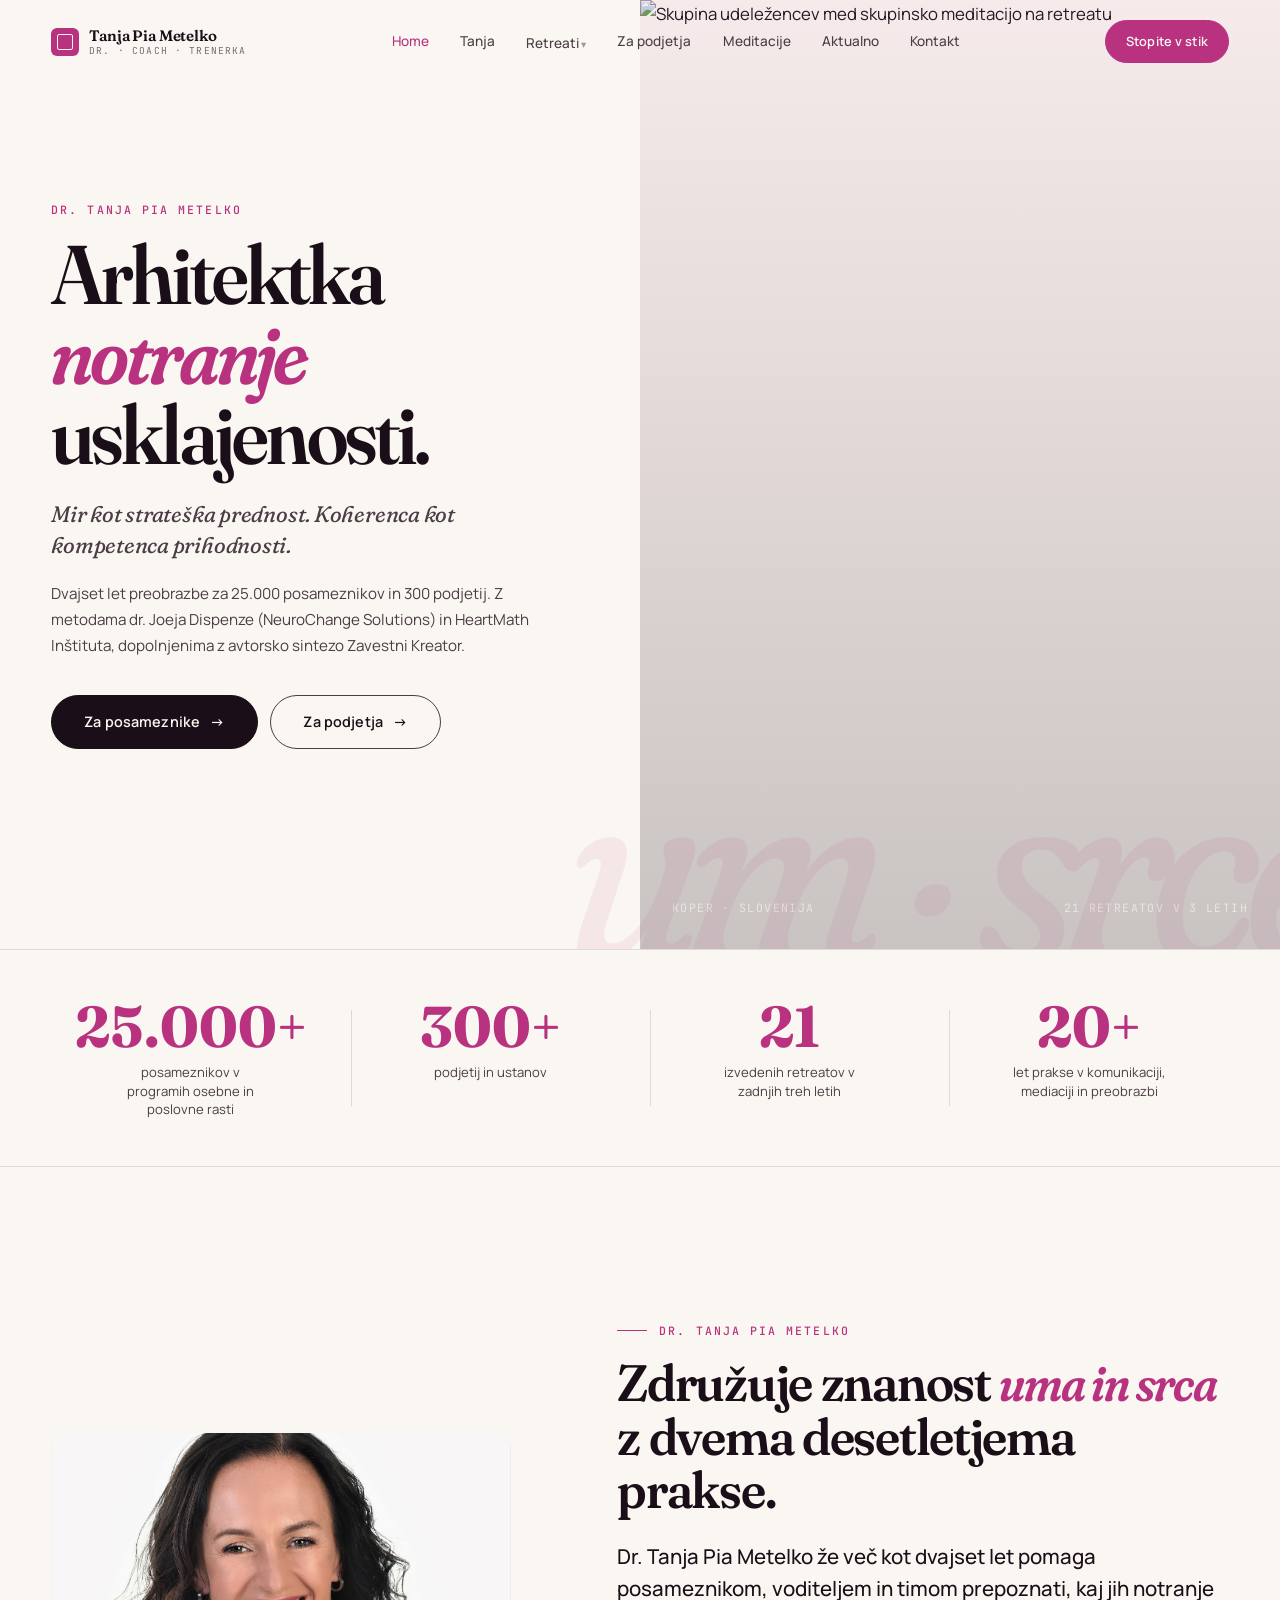
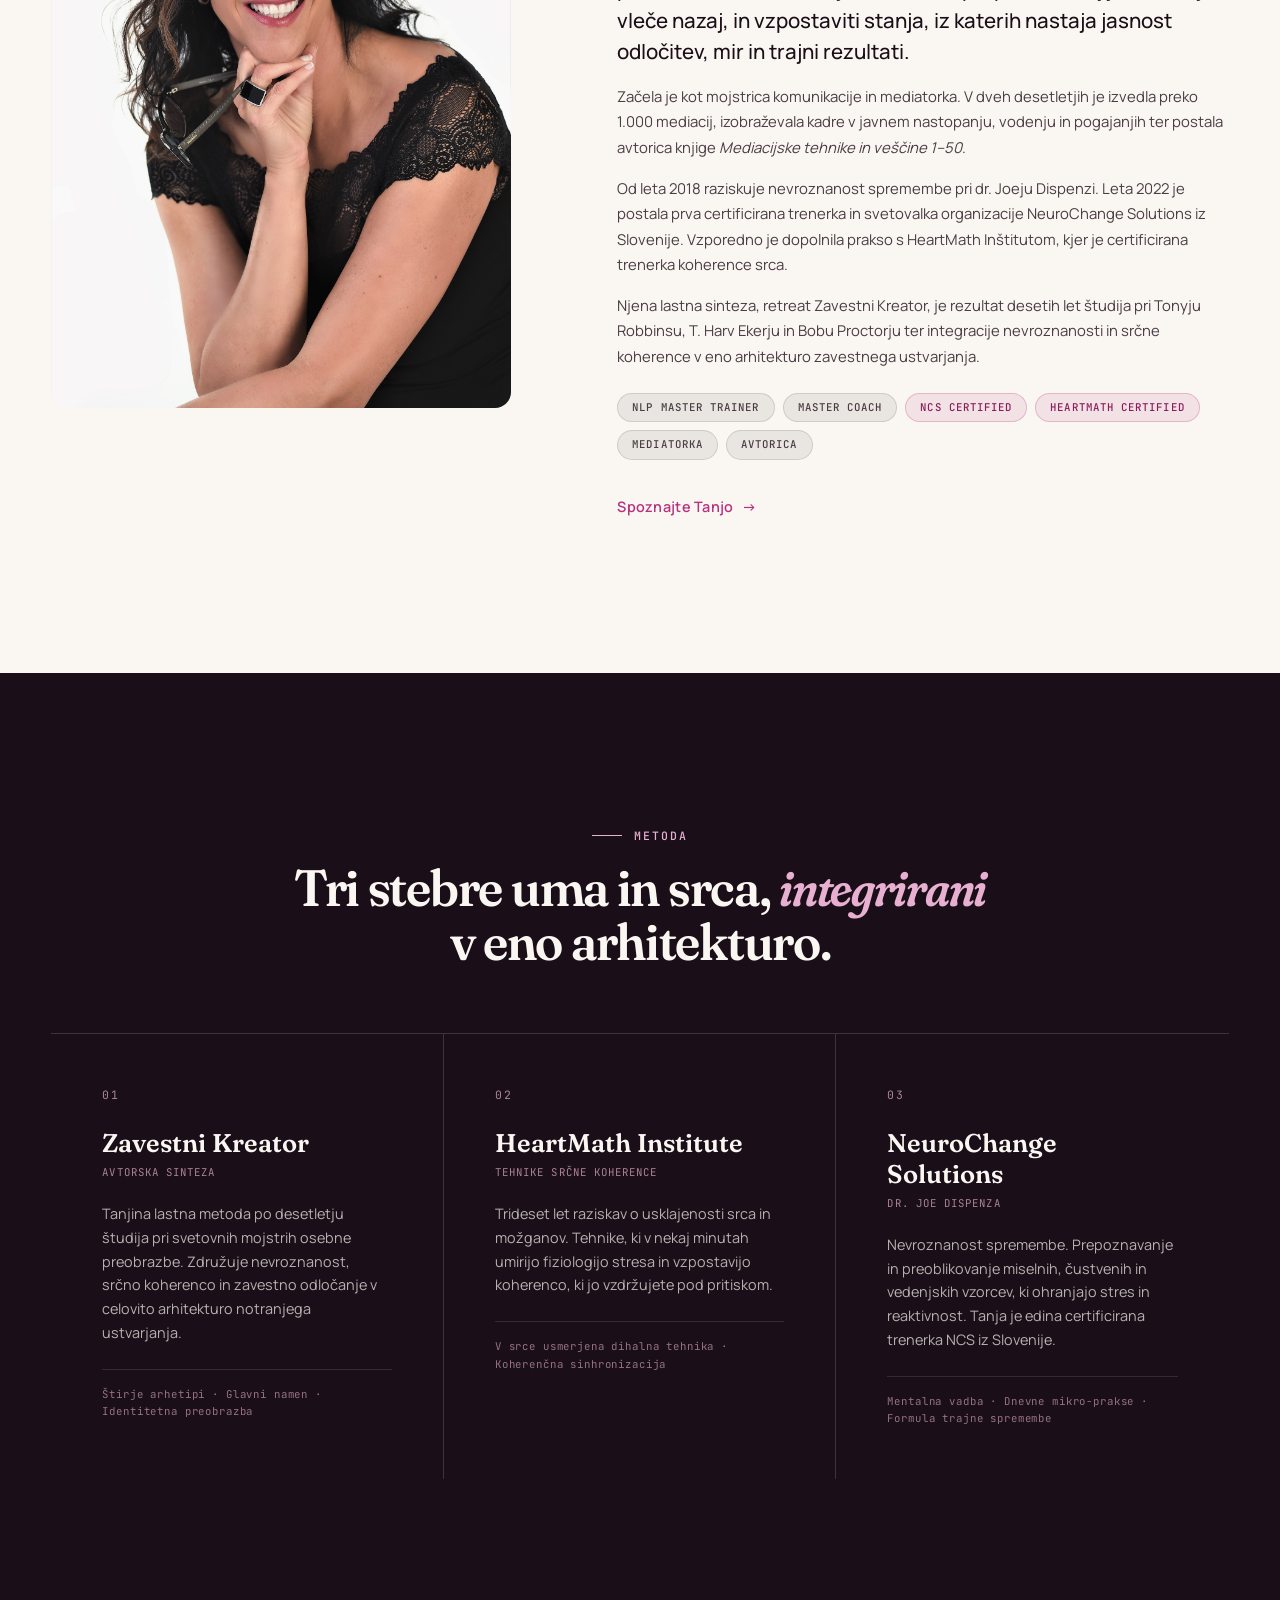
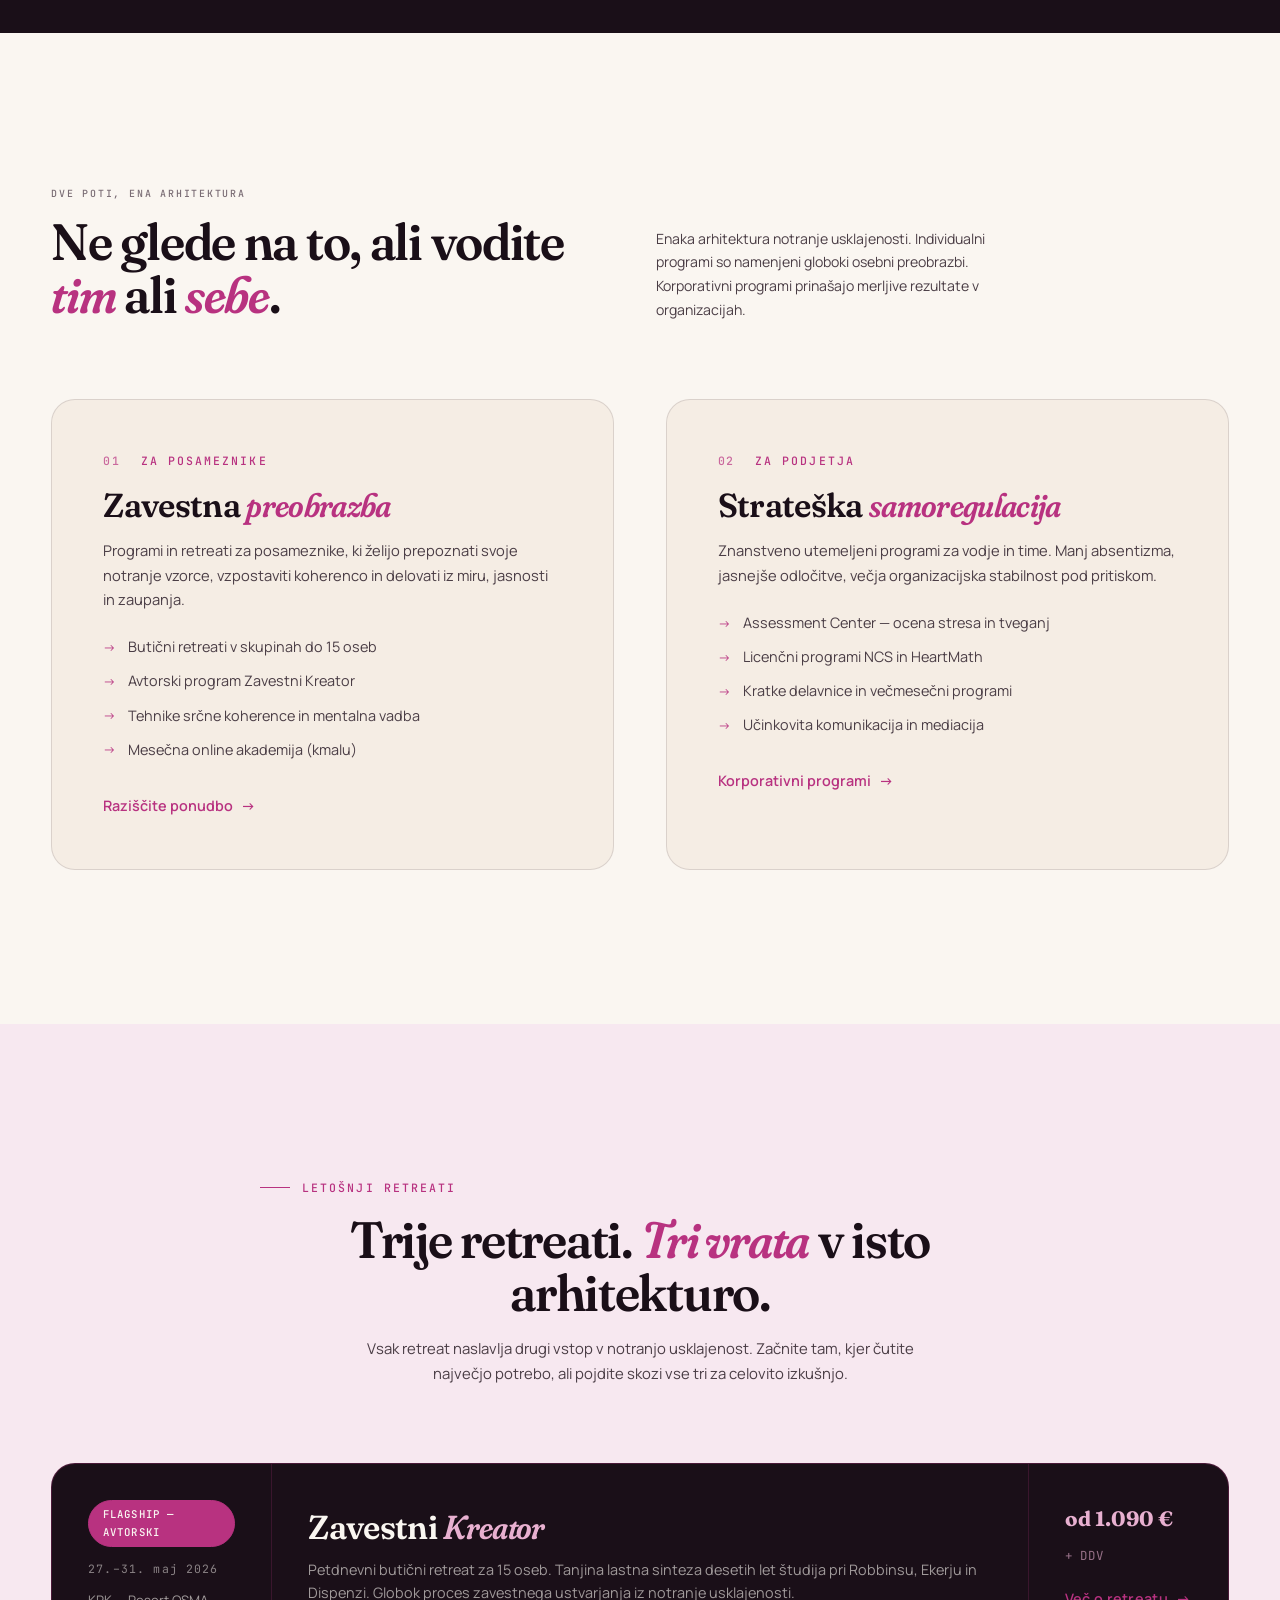
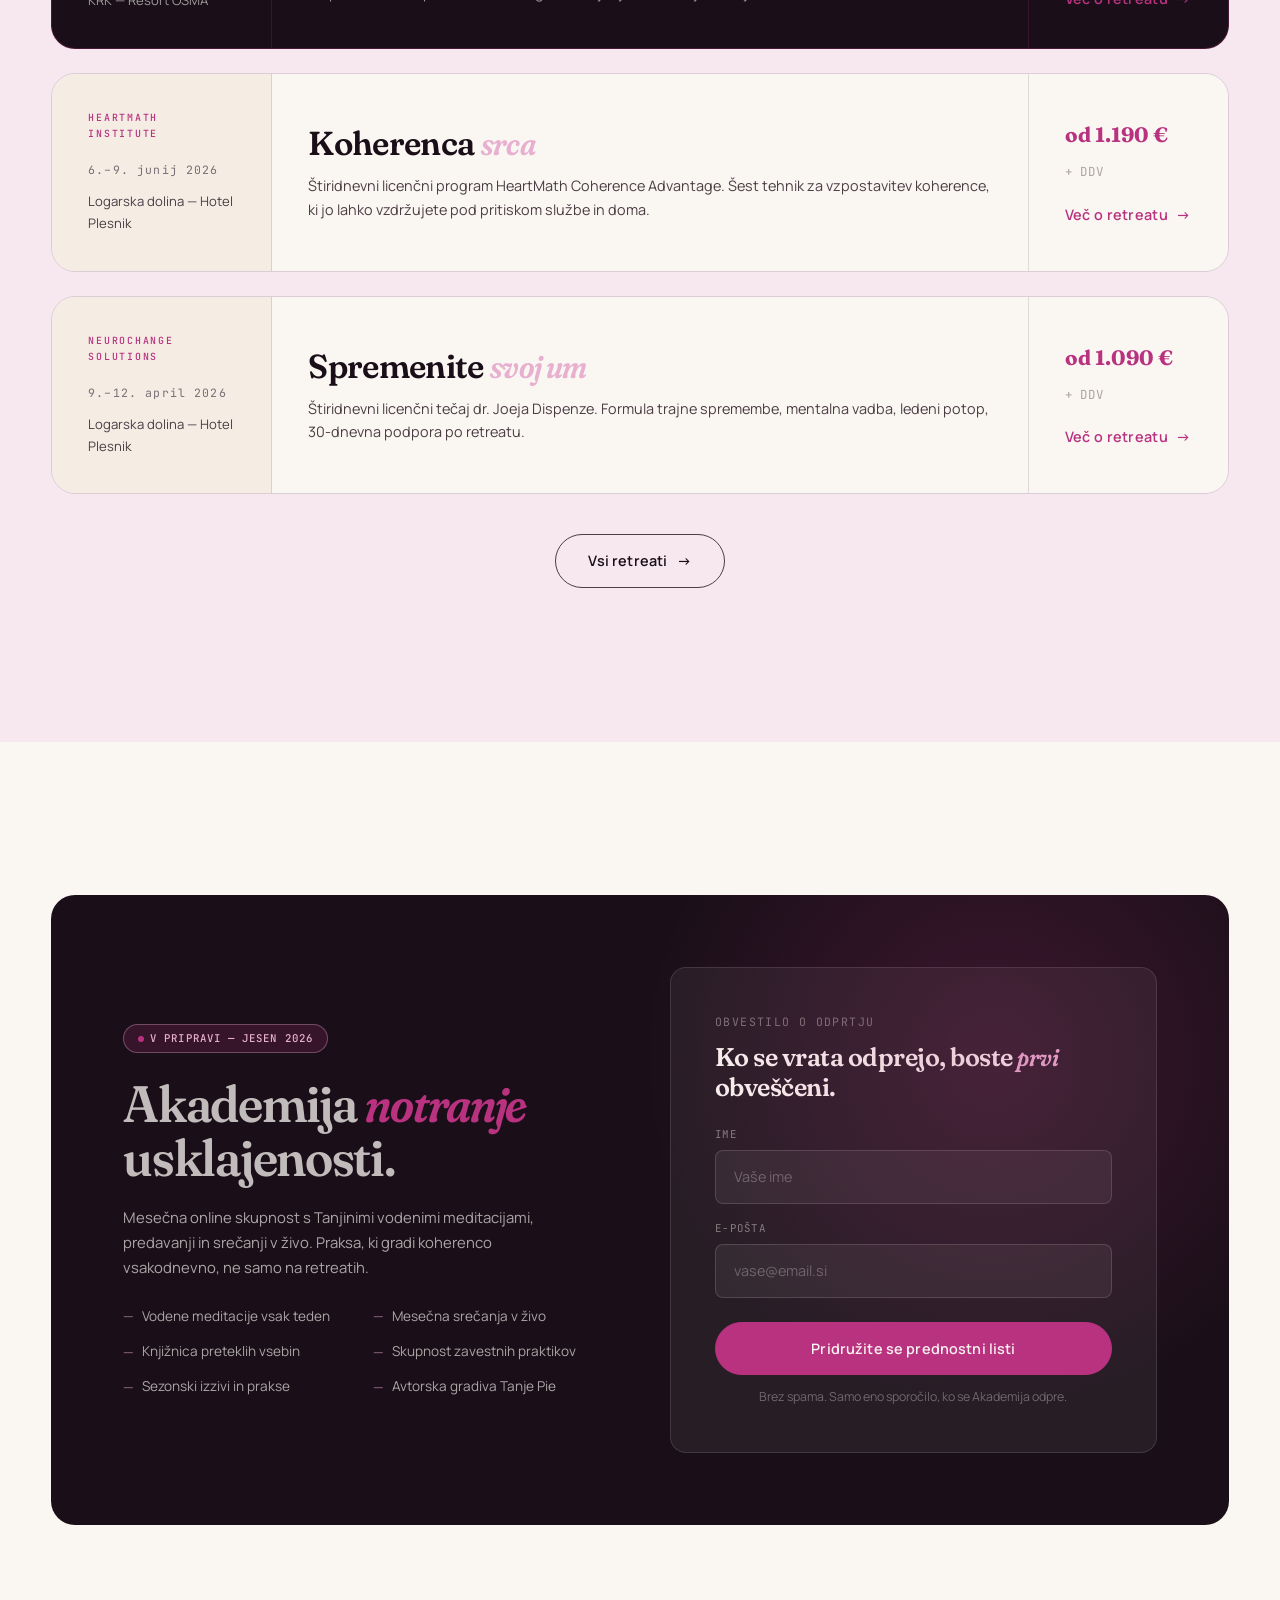
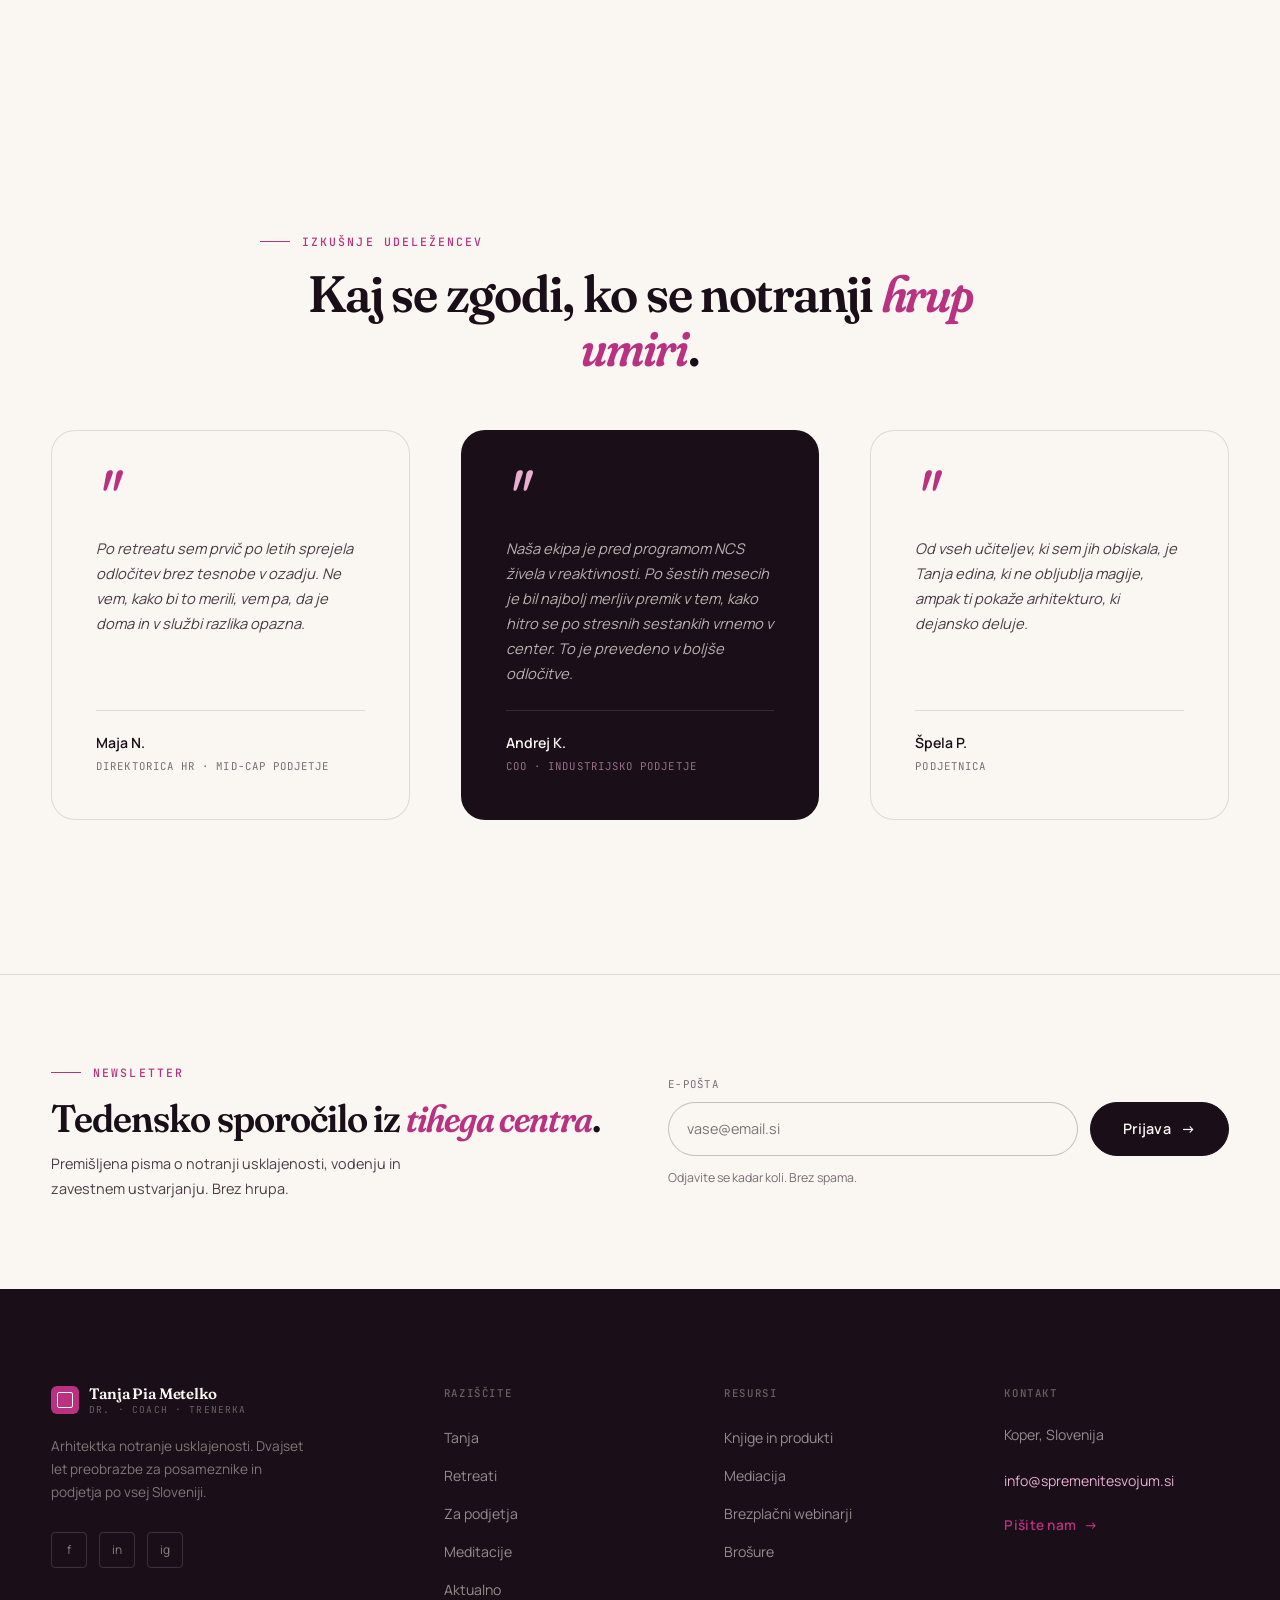
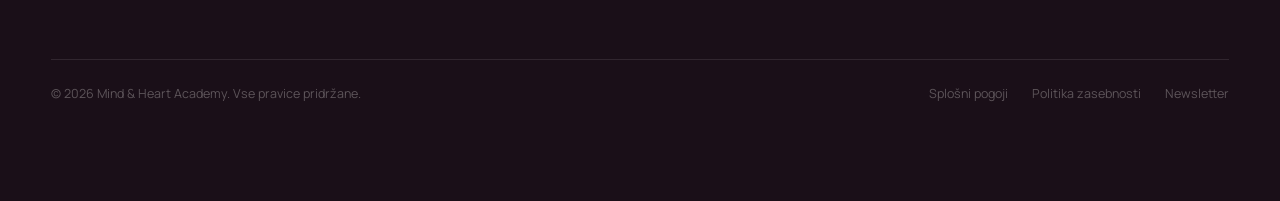
==== index.html @ 6c3b490b "update website" ====
<!DOCTYPE html>
<html lang="sl">
<head>
  <meta charset="UTF-8">
  <meta name="viewport" content="width=device-width, initial-scale=1.0">
  <title>Dr. Tanja Pia Metelko — Arhitektka notranje usklajenosti</title>
  <meta name="description" content="Dr. Tanja Pia Metelko pomaga posameznikom in podjetjem vzpostaviti notranjo usklajenost z metodama NeuroChange Solutions in HeartMath ter avtorskim programom Zavestni Kreator.">
  <meta name="robots" content="index, follow">
  <link rel="canonical" href="https://spremenitesvojum.si/">

  <!-- Open Graph -->
  <meta property="og:type" content="website">
  <meta property="og:title" content="Dr. Tanja Pia Metelko — Arhitektka notranje usklajenosti">
  <meta property="og:description" content="Mir kot strateška prednost. Koherenca kot kompetenca prihodnosti. Dvajset let preobrazbe za 25.000 posameznikov in 300 podjetij.">
  <meta property="og:url" content="https://spremenitesvojum.si/">
  <meta property="og:locale" content="sl_SI">

  <!-- Favicon -->
  <link rel="icon" type="image/svg+xml" href="assets/favicon.svg">

  <!-- Google Fonts -->
  <link rel="preconnect" href="https://fonts.googleapis.com">
  <link rel="preconnect" href="https://fonts.gstatic.com" crossorigin>
  <link href="https://fonts.googleapis.com/css2?family=Fraunces:ital,opsz,wght,SOFT@0,9..144,300..900,0..100;1,9..144,300..900,0..100&family=Manrope:wght@300;400;500;600;700&family=JetBrains+Mono:wght@400;500&display=swap" rel="stylesheet">

  <!-- CSS -->
  <link rel="stylesheet" href="css/reset.css">
  <link rel="stylesheet" href="css/variables.css">
  <link rel="stylesheet" href="css/typography.css">
  <link rel="stylesheet" href="css/layout.css">
  <link rel="stylesheet" href="css/components.css">
  <link rel="stylesheet" href="css/pages.css">
</head>
<body>

  <!-- Skip to content -->
  <a class="skip-link" href="#main">Preskoči na vsebino</a>

  <!-- ══════════════════════════════════════
       NAV
  ══════════════════════════════════════ -->
  <header class="site-nav" role="banner" aria-label="Glavna navigacija">
    <div class="site-nav__inner">

      <!-- Logo -->
      <a href="index.html" class="nav-logo" aria-label="Dr. Tanja Pia Metelko — domača stran">
        <div class="nav-logo__mark" aria-hidden="true"></div>
        <div class="nav-logo__text">
          Tanja Pia Metelko
          <span>Dr. · Coach · Trenerka</span>
        </div>
      </a>

      <!-- Desktop nav -->
      <nav class="nav-links" aria-label="Navigacija">
        <a href="index.html" aria-current="page">Home</a>
        <a href="tanja.html">Tanja</a>
        <div class="has-dropdown">
          <a href="retreati.html" aria-haspopup="true" aria-expanded="false">Retreati</a>
          <div class="nav-dropdown" role="menu">
            <a href="retreati/zavestni-kreator.html" role="menuitem">
              <span class="drop-num">01</span>Zavestni Kreator
            </a>
            <a href="retreati/koherenca-srca.html" role="menuitem">
              <span class="drop-num">02</span>Koherenca Srca
            </a>
            <a href="retreati/spremenite-svoj-um.html" role="menuitem">
              <span class="drop-num">03</span>Spremenite Svoj Um
            </a>
          </div>
        </div>
        <a href="podjetja.html">Za podjetja</a>
        <a href="meditacije.html">Meditacije</a>
        <a href="aktualno.html">Aktualno</a>
        <a href="kontakt.html">Kontakt</a>
      </nav>

      <!-- CTA + Mobile toggle -->
      <div class="flex items-center gap-sm">
        <a href="kontakt.html" class="btn btn--magenta btn--sm nav-cta">Stopite v stik</a>
        <button class="nav-toggle" aria-label="Odpri meni" aria-expanded="false" aria-controls="mobile-menu">
          <span></span>
          <span></span>
          <span></span>
        </button>
      </div>

    </div>
  </header>

  <!-- Mobile menu -->
  <div class="mobile-menu" id="mobile-menu" aria-hidden="true">
    <nav aria-label="Mobilna navigacija">
      <a href="index.html">Home</a>
      <a href="tanja.html">Tanja</a>
      <a href="retreati/zavestni-kreator.html"><em>01</em> Zavestni Kreator</a>
      <a href="retreati/koherenca-srca.html"><em>02</em> Koherenca Srca</a>
      <a href="retreati/spremenite-svoj-um.html"><em>03</em> Spremenite Svoj Um</a>
      <a href="retreati.html">Vsi retreati</a>
      <a href="podjetja.html">Za podjetja</a>
      <a href="meditacije.html">Meditacije</a>
      <a href="aktualno.html">Aktualno</a>
      <a href="kontakt.html">Kontakt</a>
    </nav>
    <div class="mobile-menu__cta">
      <a href="kontakt.html" class="btn btn--magenta">Stopite v stik <span class="btn__arrow">→</span></a>
    </div>
  </div>

  <!-- ══════════════════════════════════════
       MAIN
  ══════════════════════════════════════ -->
  <main id="main">

    <!-- ── A. HERO ────────────────────────────────────────────── -->
    <section class="hero surface-cream" aria-label="Uvod">

      <!-- Left: copy -->
      <div class="hero__content">
        <div class="hero-animate">
          <p class="eyebrow eyebrow--no-line">Dr. Tanja Pia Metelko</p>
        </div>

        <h1 class="hero-animate">
          Arhitektka <em>notranje</em> usklajenosti.
        </h1>

        <p class="tagline hero-animate" style="margin-top: 1.5rem; max-width: 520px;">
          Mir kot strateška prednost. Koherenca kot kompetenca prihodnosti.
        </p>

        <p class="hero-animate" style="margin-top: 1.25rem; max-width: 500px; color: var(--ink-soft); font-size: 0.95rem; line-height: 1.7;">
          Dvajset let preobrazbe za 25.000 posameznikov in 300 podjetij. Z metodama dr. Joeja Dispenze (NeuroChange Solutions) in HeartMath Inštituta, dopolnjenima z avtorsko sintezo Zavestni Kreator.
        </p>

        <div class="flex gap-sm hero-animate" style="margin-top: 2.25rem; flex-wrap: wrap;">
          <a href="retreati.html" class="btn btn--primary">
            Za posameznike <span class="btn__arrow">→</span>
          </a>
          <a href="podjetja.html" class="btn btn--outline">
            Za podjetja <span class="btn__arrow">→</span>
          </a>
        </div>
      </div>

      <!-- Right: visual -->
      <div class="hero__visual">
        <!-- [PLACEHOLDER — REPLACE with group meditation / retreat scene — NOT Tanja] -->
        <img
          src="https://images.unsplash.com/photo-1518609878373-06d740f60d8b?w=1400&q=85&auto=format&fit=crop"
          alt="Skupina udeležencev med skupinsko meditacijo na retreatu"
          width="700"
          height="900"
          fetchpriority="high">
        <div class="hero__visual-overlay"></div>
        <div class="hero__visual-caption">
          <span class="caption" style="color: rgba(250,246,241,0.65);">Koper · Slovenija</span>
          <span class="caption" style="color: rgba(250,246,241,0.65);">21 retreatov v 3 letih</span>
        </div>
      </div>

      <!-- Decorative text -->
      <div class="deco-overflow" aria-hidden="true">
        <span class="deco-text">um · srce</span>
      </div>

    </section>

    <!-- ── B. STATS STRIP ─────────────────────────────────────── -->
    <div class="stats-strip surface-cream" role="region" aria-label="Ključne številke">
      <div class="container">
        <div class="stats-strip__inner">

          <div class="stat-item reveal">
            <div class="stat-item__number" data-counter="25000" data-suffix="+">25.000+</div>
            <div class="stat-item__label">posameznikov v programih osebne in poslovne rasti</div>
          </div>

          <div class="stat-item reveal reveal-delay-1">
            <div class="stat-item__number" data-counter="300" data-suffix="+">300+</div>
            <div class="stat-item__label">podjetij in ustanov</div>
          </div>

          <div class="stat-item reveal reveal-delay-2">
            <div class="stat-item__number" data-counter="21">21</div>
            <div class="stat-item__label">izvedenih retreatov v zadnjih treh letih</div>
          </div>

          <div class="stat-item reveal reveal-delay-3">
            <div class="stat-item__number" data-counter="20" data-suffix="+">20+</div>
            <div class="stat-item__label">let prakse v komunikaciji, mediaciji in preobrazbi</div>
          </div>

        </div>
      </div>
    </div>

    <!-- ── C. TANJA INTRO ─────────────────────────────────────── -->
    <section class="section-pad surface-cream" aria-labelledby="tanja-intro-heading">
      <div class="container">
        <div class="two-col two-col--wide-right">

          <!-- Image -->
          <div class="reveal">
            <div class="img-wrap img-wrap--portrait" style="max-width: 460px;">
              <div class="img-label">
                <span class="caption">O avtorici</span>
              </div>
              <img
                src="public/images/beloozadjeTPM.jpeg"
                alt="Dr. Tanja Pia Metelko, certificirana trenerka NeuroChange Solutions in HeartMath Inštituta"
                loading="lazy"
                width="460"
                height="575">
            </div>
          </div>

          <!-- Content -->
          <div>
            <div class="reveal">
              <p class="eyebrow">Dr. Tanja Pia Metelko</p>
            </div>

            <h2 id="tanja-intro-heading" class="reveal reveal-delay-1">
              Združuje znanost <em>uma in srca</em> z dvema desetletjema prakse.
            </h2>

            <p class="lead reveal reveal-delay-2" style="margin-top: 1.5rem;">
              Dr. Tanja Pia Metelko že več kot dvajset let pomaga posameznikom, voditeljem in timom prepoznati, kaj jih notranje vleče nazaj, in vzpostaviti stanja, iz katerih nastaja jasnost odločitev, mir in trajni rezultati.
            </p>

            <p class="body-soft reveal reveal-delay-3" style="margin-top: 1rem; font-size: 0.93rem; line-height: 1.7;">
              Začela je kot mojstrica komunikacije in mediatorka. V dveh desetletjih je izvedla preko 1.000 mediacij, izobraževala kadre v javnem nastopanju, vodenju in pogajanjih ter postala avtorica knjige <em>Mediacijske tehnike in veščine 1–50</em>.
            </p>

            <p class="body-soft reveal reveal-delay-3" style="margin-top: 1rem; font-size: 0.93rem; line-height: 1.7;">
              Od leta 2018 raziskuje nevroznanost spremembe pri dr. Joeju Dispenzi. Leta 2022 je postala prva certificirana trenerka in svetovalka organizacije NeuroChange Solutions iz Slovenije. Vzporedno je dopolnila prakso s HeartMath Inštitutom, kjer je certificirana trenerka koherence srca.
            </p>

            <p class="body-soft reveal reveal-delay-3" style="margin-top: 1rem; font-size: 0.93rem; line-height: 1.7;">
              Njena lastna sinteza, retreat Zavestni Kreator, je rezultat desetih let študija pri Tonyju Robbinsu, T. Harv Ekerju in Bobu Proctorju ter integracije nevroznanosti in srčne koherence v eno arhitekturo zavestnega ustvarjanja.
            </p>

            <!-- Credential pills -->
            <div class="cred-tags reveal reveal-delay-4">
              <span class="pill pill--ink">NLP Master Trainer</span>
              <span class="pill pill--ink">Master Coach</span>
              <span class="pill pill--magenta">NCS Certified</span>
              <span class="pill pill--magenta">HeartMath Certified</span>
              <span class="pill pill--ink">Mediatorka</span>
              <span class="pill pill--ink">Avtorica</span>
            </div>

            <div class="reveal reveal-delay-4" style="margin-top: 2rem;">
              <a href="tanja.html" class="arrow-link">
                Spoznajte Tanjo <span class="arrow">→</span>
              </a>
            </div>
          </div>

        </div>
      </div>
    </section>

    <!-- ── D. THREE PILLARS ───────────────────────────────────── -->
    <section class="section-pad surface-ink on-dark" aria-labelledby="method-heading">
      <div class="container">

        <div class="section-header--center reveal" style="max-width: 700px; margin-inline: auto; margin-bottom: clamp(40px, 6vw, 64px);">
          <p class="eyebrow" style="justify-content: center;">Metoda</p>
          <h2 id="method-heading" style="text-align: center;">
            Tri stebre uma in srca, <em>integrirani</em> v eno arhitekturo.
          </h2>
        </div>

        <div class="pillars-grid reveal reveal-delay-1">

          <!-- Pillar 1 -->
          <div class="pillar-card">
            <div class="pillar-card__num">01</div>
            <div class="pillar-card__title">Zavestni Kreator</div>
            <div class="pillar-card__sub">Avtorska sinteza</div>
            <p class="pillar-card__desc">
              Tanjina lastna metoda po desetletju študija pri svetovnih mojstrih osebne preobrazbe. Združuje nevroznanost, srčno koherenco in zavestno odločanje v celovito arhitekturo notranjega ustvarjanja.
            </p>
            <div class="pillar-card__tools">Štirje arhetipi · Glavni namen · Identitetna preobrazba</div>
          </div>

          <!-- Pillar 2 -->
          <div class="pillar-card">
            <div class="pillar-card__num">02</div>
            <div class="pillar-card__title">HeartMath Institute</div>
            <div class="pillar-card__sub">Tehnike srčne koherence</div>
            <p class="pillar-card__desc">
              Trideset let raziskav o usklajenosti srca in možganov. Tehnike, ki v nekaj minutah umirijo fiziologijo stresa in vzpostavijo koherenco, ki jo vzdržujete pod pritiskom.
            </p>
            <div class="pillar-card__tools">V srce usmerjena dihalna tehnika · Koherenčna sinhronizacija</div>
          </div>

          <!-- Pillar 3 -->
          <div class="pillar-card">
            <div class="pillar-card__num">03</div>
            <div class="pillar-card__title">NeuroChange Solutions</div>
            <div class="pillar-card__sub">dr. Joe Dispenza</div>
            <p class="pillar-card__desc">
              Nevroznanost spremembe. Prepoznavanje in preoblikovanje miselnih, čustvenih in vedenjskih vzorcev, ki ohranjajo stres in reaktivnost. Tanja je edina certificirana trenerka NCS iz Slovenije.
            </p>
            <div class="pillar-card__tools">Mentalna vadba · Dnevne mikro-prakse · Formula trajne spremembe</div>
          </div>

        </div>
      </div>
    </section>

    <!-- ── E. TWO PATHS ───────────────────────────────────────── -->
    <section class="section-pad surface-cream" aria-labelledby="paths-heading">
      <div class="container">

        <div class="section-header--split">
          <div class="reveal">
            <p class="eyebrow eyebrow--no-line" style="font-size: 0.62rem; color: var(--ink-light); margin-bottom: 0.75rem;">DVE POTI, ENA ARHITEKTURA</p>
            <h2 id="paths-heading">
              Ne glede na to, ali vodite <em>tim</em> ali <em>sebe</em>.
            </h2>
          </div>
          <div class="reveal reveal-delay-1">
            <p style="font-size: 0.88rem; color: var(--ink-soft); line-height: 1.7; max-width: 380px;">
              Enaka arhitektura notranje usklajenosti. Individualni programi so namenjeni globoki osebni preobrazbi. Korporativni programi prinašajo merljive rezultate v organizacijah.
            </p>
          </div>
        </div>

        <div class="grid grid-2 reveal reveal-delay-2">

          <!-- Card 1: Posamezniki -->
          <div class="path-card">
            <p class="eyebrow eyebrow--no-line" style="margin-bottom: 1rem;">
              <span class="num-label" style="margin-right: 0.5rem;">01</span> Za posameznike
            </p>
            <h3>Zavestna <em>preobrazba</em></h3>
            <p style="margin-top: 0.875rem; font-size: 0.92rem; color: var(--ink-soft); line-height: 1.65;">
              Programi in retreati za posameznike, ki želijo prepoznati svoje notranje vzorce, vzpostaviti koherenco in delovati iz miru, jasnosti in zaupanja.
            </p>
            <ul class="path-card__features">
              <li>Butični retreati v skupinah do 15 oseb</li>
              <li>Avtorski program Zavestni Kreator</li>
              <li>Tehnike srčne koherence in mentalna vadba</li>
              <li>Mesečna online akademija (kmalu)</li>
            </ul>
            <a href="retreati.html" class="path-card__link">
              Raziščite ponudbo <span class="arrow">→</span>
            </a>
          </div>

          <!-- Card 2: Podjetja -->
          <div class="path-card">
            <p class="eyebrow eyebrow--no-line" style="margin-bottom: 1rem;">
              <span class="num-label" style="margin-right: 0.5rem;">02</span> Za podjetja
            </p>
            <h3>Strateška <em>samoregulacija</em></h3>
            <p style="margin-top: 0.875rem; font-size: 0.92rem; color: var(--ink-soft); line-height: 1.65;">
              Znanstveno utemeljeni programi za vodje in time. Manj absentizma, jasnejše odločitve, večja organizacijska stabilnost pod pritiskom.
            </p>
            <ul class="path-card__features">
              <li>Assessment Center — ocena stresa in tveganj</li>
              <li>Licenčni programi NCS in HeartMath</li>
              <li>Kratke delavnice in večmesečni programi</li>
              <li>Učinkovita komunikacija in mediacija</li>
            </ul>
            <a href="podjetja.html" class="path-card__link">
              Korporativni programi <span class="arrow">→</span>
            </a>
          </div>

        </div>
      </div>
    </section>

    <!-- ── F. RETREATI ────────────────────────────────────────── -->
    <section class="section-pad surface-cream-pink" aria-labelledby="retreati-heading">
      <div class="container">

        <div class="section-header--center reveal">
          <p class="eyebrow">Letošnji retreati</p>
          <h2 id="retreati-heading">
            Trije retreati. <em>Tri vrata</em> v isto arhitekturo.
          </h2>
          <p style="margin-top: 1rem; font-size: 0.93rem; color: var(--ink-soft); line-height: 1.7; max-width: 600px; margin-inline: auto;">
            Vsak retreat naslavlja drugi vstop v notranjo usklajenost. Začnite tam, kjer čutite največjo potrebo, ali pojdite skozi vse tri za celovito izkušnjo.
          </p>
        </div>

        <div class="retreat-cards-stack">

          <!-- Retreat 1: FLAGSHIP Zavestni Kreator -->
          <article class="retreat-card retreat-card--flagship reveal" aria-label="Zavestni Kreator retreat">
            <div class="retreat-card__meta">
              <span class="pill pill--magenta-solid">FLAGSHIP — AVTORSKI</span>
              <div class="retreat-card__date">27.–31. maj 2026</div>
              <div class="retreat-card__location">KRK — Resort OSMA</div>
            </div>
            <div class="retreat-card__content">
              <h3>Zavestni <em>Kreator</em></h3>
              <p class="retreat-card__desc">
                Petdnevni butični retreat za 15 oseb. Tanjina lastna sinteza desetih let študija pri Robbinsu, Ekerju in Dispenzi. Globok proces zavestnega ustvarjanja iz notranje usklajenosti.
              </p>
            </div>
            <div class="retreat-card__action">
              <div class="retreat-card__price">od 1.090 €<br><span style="font-size: 0.78rem; font-family: var(--font-mono); font-weight: 400; letter-spacing: 0.06em; opacity: 0.6;">+ DDV</span></div>
              <a href="retreati/zavestni-kreator.html" class="arrow-link on-dark">
                Več o retreatu <span class="arrow">→</span>
              </a>
            </div>
          </article>

          <!-- Retreat 2: HeartMath Koherenca Srca -->
          <article class="retreat-card reveal reveal-delay-1" aria-label="Koherenca Srca retreat">
            <div class="retreat-card__meta" style="background: var(--cream-warm);">
              <p class="eyebrow eyebrow--no-line" style="font-size: 0.62rem; margin-bottom: 0.35rem;">HeartMath Institute</p>
              <div class="retreat-card__date">6.–9. junij 2026</div>
              <div class="retreat-card__location">Logarska dolina — Hotel Plesnik</div>
            </div>
            <div class="retreat-card__content" style="background: var(--cream);">
              <h3>Koherenca <em>srca</em></h3>
              <p class="retreat-card__desc">
                Štiridnevni licenčni program HeartMath Coherence Advantage. Šest tehnik za vzpostavitev koherence, ki jo lahko vzdržujete pod pritiskom službe in doma.
              </p>
            </div>
            <div class="retreat-card__action" style="background: var(--cream);">
              <div class="retreat-card__price">od 1.190 €<br><span style="font-size: 0.78rem; font-family: var(--font-mono); font-weight: 400; letter-spacing: 0.06em; opacity: 0.6; color: var(--ink-light);">+ DDV</span></div>
              <a href="retreati/koherenca-srca.html" class="arrow-link">
                Več o retreatu <span class="arrow">→</span>
              </a>
            </div>
          </article>

          <!-- Retreat 3: NCS Spremenite Svoj Um -->
          <article class="retreat-card reveal reveal-delay-2" aria-label="Spremenite Svoj Um retreat">
            <div class="retreat-card__meta" style="background: var(--cream-warm);">
              <p class="eyebrow eyebrow--no-line" style="font-size: 0.62rem; margin-bottom: 0.35rem;">NeuroChange Solutions</p>
              <div class="retreat-card__date">9.–12. april 2026</div>
              <div class="retreat-card__location">Logarska dolina — Hotel Plesnik</div>
            </div>
            <div class="retreat-card__content" style="background: var(--cream);">
              <h3>Spremenite <em>svoj um</em></h3>
              <p class="retreat-card__desc">
                Štiridnevni licenčni tečaj dr. Joeja Dispenze. Formula trajne spremembe, mentalna vadba, ledeni potop, 30-dnevna podpora po retreatu.
              </p>
            </div>
            <div class="retreat-card__action" style="background: var(--cream);">
              <div class="retreat-card__price">od 1.090 €<br><span style="font-size: 0.78rem; font-family: var(--font-mono); font-weight: 400; letter-spacing: 0.06em; opacity: 0.6; color: var(--ink-light);">+ DDV</span></div>
              <a href="retreati/spremenite-svoj-um.html" class="arrow-link">
                Več o retreatu <span class="arrow">→</span>
              </a>
            </div>
          </article>

        </div>

        <div class="reveal" style="text-align: center; margin-top: 2.5rem;">
          <a href="retreati.html" class="btn btn--outline">
            Vsi retreati <span class="btn__arrow">→</span>
          </a>
        </div>

      </div>
    </section>

    <!-- ── G. AKADEMIJA TEASER ────────────────────────────────── -->
    <section class="section-pad surface-cream" aria-labelledby="akademija-heading">
      <div class="container">
        <div class="akademija-card reveal">

          <!-- Left content -->
          <div>
            <span class="pill pill--pulse" style="margin-bottom: 1.5rem;">
              <span class="pill-dot"></span> V pripravi — Jesen 2026
            </span>

            <h2 id="akademija-heading" class="on-dark" style="margin-top: 0;">
              Akademija <em>notranje</em> usklajenosti.
            </h2>

            <p style="margin-top: 1.25rem; font-size: 0.93rem; color: rgba(250,246,241,0.65); line-height: 1.7; max-width: 440px;">
              Mesečna online skupnost s Tanjinimi vodenimi meditacijami, predavanji in srečanji v živo. Praksa, ki gradi koherenco vsakodnevno, ne samo na retreatih.
            </p>

            <div class="akademija-features">
              <div class="akademija-feature">Vodene meditacije vsak teden</div>
              <div class="akademija-feature">Mesečna srečanja v živo</div>
              <div class="akademija-feature">Knjižnica preteklih vsebin</div>
              <div class="akademija-feature">Skupnost zavestnih praktikov</div>
              <div class="akademija-feature">Sezonski izzivi in prakse</div>
              <div class="akademija-feature">Avtorska gradiva Tanje Pie</div>
            </div>
          </div>

          <!-- Right: sign-up -->
          <div class="signup-card">
            <p class="caption" style="color: rgba(250,246,241,0.4); margin-bottom: 0.75rem;">Obvestilo o odprtju</p>
            <h3>Ko se vrata odprejo, boste <em>prvi</em> obveščeni.</h3>

            <form class="form-akademija" action="#" method="post" novalidate style="margin-top: 1.5rem;">
              <div class="form-group">
                <label class="form-label form-label--light" for="ak-ime">Ime</label>
                <input class="form-input form-input--dark" type="text" id="ak-ime" name="ime" placeholder="Vaše ime" autocomplete="given-name">
              </div>
              <div class="form-group">
                <label class="form-label form-label--light" for="ak-email">E-pošta</label>
                <input class="form-input form-input--dark" type="email" id="ak-email" name="email" placeholder="vase@email.si" autocomplete="email">
              </div>
              <button type="submit" class="btn btn--magenta" style="width: 100%; margin-top: 0.5rem; justify-content: center;">
                Pridružite se prednostni listi
              </button>
              <p class="form-note form-note--light">Brez spama. Samo eno sporočilo, ko se Akademija odpre.</p>
            </form>
          </div>

        </div>
      </div>
    </section>

    <!-- ── H. TESTIMONIALI ────────────────────────────────────── -->
    <section class="section-pad surface-cream" aria-labelledby="testimonials-heading">
      <div class="container">

        <div class="section-header--center reveal" style="margin-bottom: clamp(32px, 5vw, 56px);">
          <p class="eyebrow">Izkušnje udeležencev</p>
          <h2 id="testimonials-heading">
            Kaj se zgodi, ko se notranji <em>hrup umiri</em>.
          </h2>
        </div>

        <div class="testimonials-grid">

          <!-- Testimonial 1 -->
          <!-- [PLACEHOLDER — REPLACE z dejanskim pričevanjem] -->
          <div class="testimonial-card reveal">
            <div class="testimonial-card__quote-mark" aria-hidden="true">"</div>
            <p class="testimonial-card__text">
              Po retreatu sem prvič po letih sprejela odločitev brez tesnobe v ozadju. Ne vem, kako bi to merili, vem pa, da je doma in v službi razlika opazna.
            </p>
            <div class="testimonial-card__attribution">
              <span class="testimonial-card__name">Maja N.</span>
              <span class="testimonial-card__role">Direktorica HR · Mid-cap podjetje</span>
            </div>
          </div>

          <!-- Testimonial 2 (inverted) -->
          <!-- [PLACEHOLDER — REPLACE z dejanskim pričevanjem] -->
          <div class="testimonial-card testimonial-card--inverted reveal reveal-delay-1">
            <div class="testimonial-card__quote-mark" aria-hidden="true">"</div>
            <p class="testimonial-card__text">
              Naša ekipa je pred programom NCS živela v reaktivnosti. Po šestih mesecih je bil najbolj merljiv premik v tem, kako hitro se po stresnih sestankih vrnemo v center. To je prevedeno v boljše odločitve.
            </p>
            <div class="testimonial-card__attribution">
              <span class="testimonial-card__name">Andrej K.</span>
              <span class="testimonial-card__role">COO · Industrijsko podjetje</span>
            </div>
          </div>

          <!-- Testimonial 3 -->
          <!-- [PLACEHOLDER — REPLACE z dejanskim pričevanjem] -->
          <div class="testimonial-card reveal reveal-delay-2">
            <div class="testimonial-card__quote-mark" aria-hidden="true">"</div>
            <p class="testimonial-card__text">
              Od vseh učiteljev, ki sem jih obiskala, je Tanja edina, ki ne obljublja magije, ampak ti pokaže arhitekturo, ki dejansko deluje.
            </p>
            <div class="testimonial-card__attribution">
              <span class="testimonial-card__name">Špela P.</span>
              <span class="testimonial-card__role">Podjetnica</span>
            </div>
          </div>

        </div>
      </div>
    </section>

    <!-- ── I. NEWSLETTER BAND ─────────────────────────────────── -->
    <div class="newsletter-band surface-cream" role="region" aria-label="Prijava na novice">
      <div class="container">
        <div class="newsletter-band__inner">

          <div class="reveal">
            <p class="eyebrow">Newsletter</p>
            <h2 style="font-size: clamp(1.6rem, 3vw, 2.6rem);">
              Tedensko sporočilo iz <em>tihega centra</em>.
            </h2>
            <p style="margin-top: 0.875rem; font-size: 0.9rem; color: var(--ink-soft); line-height: 1.7; max-width: 380px;">
              Premišljena pisma o notranji usklajenosti, vodenju in zavestnem ustvarjanju. Brez hrupa.
            </p>
          </div>

          <div class="reveal reveal-delay-1">
            <form class="form-newsletter" action="#" method="post" novalidate>
              <label class="form-label" for="nl-email" style="margin-bottom: 0.5rem; display: block;">E-pošta</label>
              <div class="form-inline">
                <input
                  class="form-input"
                  type="email"
                  id="nl-email"
                  name="email"
                  placeholder="vase@email.si"
                  autocomplete="email"
                  required>
                <button type="submit" class="btn btn--primary">
                  Prijava <span class="btn__arrow">→</span>
                </button>
              </div>
              <p class="form-note" style="text-align: left;">Odjavite se kadar koli. Brez spama.</p>
            </form>
          </div>

        </div>
      </div>
    </div>

  </main>

  <!-- ══════════════════════════════════════
       FOOTER
  ══════════════════════════════════════ -->
  <footer class="site-footer" role="contentinfo">
    <div class="container">
      <div class="footer-grid">

        <!-- Brand col -->
        <div class="footer-brand">
          <a href="index.html" class="nav-logo" aria-label="Dr. Tanja Pia Metelko — domača stran">
            <div class="nav-logo__mark" aria-hidden="true"></div>
            <div class="nav-logo__text" style="color: var(--cream);">
              Tanja Pia Metelko
              <span style="color: rgba(250,246,241,0.35);">Dr. · Coach · Trenerka</span>
            </div>
          </a>
          <p class="footer-brand__mission">
            Arhitektka notranje usklajenosti. Dvajset let preobrazbe za posameznike in podjetja po vsej Sloveniji.
          </p>
          <div class="footer-social" aria-label="Družbena omrežja">
            <a href="#" aria-label="Facebook" rel="noopener noreferrer">f</a>
            <a href="#" aria-label="LinkedIn" rel="noopener noreferrer">in</a>
            <a href="#" aria-label="Instagram" rel="noopener noreferrer">ig</a>
          </div>
        </div>

        <!-- Explore col -->
        <div class="footer-col">
          <div class="footer-col__title">Raziščite</div>
          <ul>
            <li><a href="tanja.html">Tanja</a></li>
            <li><a href="retreati.html">Retreati</a></li>
            <li><a href="podjetja.html">Za podjetja</a></li>
            <li><a href="meditacije.html">Meditacije</a></li>
            <li><a href="aktualno.html">Aktualno</a></li>
          </ul>
        </div>

        <!-- Resources col -->
        <div class="footer-col">
          <div class="footer-col__title">Resursi</div>
          <ul>
            <li><a href="#">Knjige in produkti</a></li>
            <li><a href="#">Mediacija</a></li>
            <li><a href="#">Brezplačni webinarji</a></li>
            <li><a href="#">Brošure</a></li>
          </ul>
        </div>

        <!-- Contact col -->
        <div class="footer-col">
          <div class="footer-col__title">Kontakt</div>
          <div class="contact-info-list" style="gap: 0.75rem;">
            <div class="footer-contact-item">
              <span>Koper, Slovenija</span>
            </div>
            <div class="footer-contact-item">
              <a href="mailto:info@spremenitesvojum.si" style="color: var(--magenta-soft);">info@spremenitesvojum.si</a>
            </div>
            <div class="footer-contact-item">
              <a href="kontakt.html" class="arrow-link on-dark" style="font-size: 0.85rem;">Pišite nam <span class="arrow">→</span></a>
            </div>
          </div>
        </div>

      </div>

      <!-- Bottom bar -->
      <div class="footer-bottom">
        <p class="footer-bottom__copy">© 2026 Mind &amp; Heart Academy. Vse pravice pridržane.</p>
        <div class="footer-bottom__legal">
          <a href="#">Splošni pogoji</a>
          <a href="#">Politika zasebnosti</a>
          <a href="#">Newsletter</a>
        </div>
      </div>

    </div>
  </footer>

  <!-- JS -->
  <script src="js/nav.js" defer></script>
  <script src="js/reveal.js" defer></script>
  <script src="js/forms.js" defer></script>

</body>
</html>
---- css/variables.css ----
/* ============================================
   VARIABLES — Design Tokens
   ============================================ */

:root {
  /* ─── SURFACES ─── */
  --cream:       #FAF6F1;
  --cream-warm:  #F5EDE4;
  --cream-pink:  #F7E8F0;
  --blush:       #E8D4C8;

  /* ─── ACCENT ─── */
  --magenta:      #B83280;
  --magenta-deep: #8A1E5C;
  --magenta-soft: #E8B0D0;

  /* ─── INK ─── */
  --ink:       #1A0F18;
  --ink-soft:  #4A3D45;
  --ink-light: #7A6D75;

  /* ─── LINES ─── */
  --line:        rgba(26, 15, 24, 0.12);
  --line-strong: rgba(26, 15, 24, 0.24);

  /* ─── FONTS ─── */
  --font-display: 'Fraunces', Georgia, serif;
  --font-body:    'Manrope', system-ui, sans-serif;
  --font-mono:    'JetBrains Mono', 'Courier New', monospace;

  /* ─── LAYOUT ─── */
  --container:     1320px;
  --gutter:        clamp(20px, 4vw, 56px);
  --section-pad:   clamp(80px, 12vw, 160px);

  /* ─── RADIUS ─── */
  --radius-sm:  4px;
  --radius-md:  8px;
  --radius-lg:  16px;
  --radius-xl:  24px;
  --radius-pill: 999px;

  /* ─── TRANSITIONS ─── */
  --ease-out:   cubic-bezier(0.22, 1, 0.36, 1);
  --ease-in:    cubic-bezier(0.64, 0, 0.78, 0);
  --dur-fast:   160ms;
  --dur-base:   280ms;
  --dur-slow:   460ms;
  --dur-reveal: 700ms;

  /* ─── SHADOWS ─── */
  --shadow-sm:  0 1px 4px rgba(26, 15, 24, 0.08);
  --shadow-md:  0 4px 16px rgba(26, 15, 24, 0.12);
  --shadow-lg:  0 12px 40px rgba(26, 15, 24, 0.16);
  --shadow-magenta: 0 8px 32px rgba(184, 50, 128, 0.24);
}
---- css/typography.css ----
/* ============================================
   TYPOGRAPHY — Scale, Styles, Utilities
   ============================================ */

/* ─── BASE ─── */
body {
  font-family: var(--font-body);
  font-size: 1.05rem;
  line-height: 1.65;
  color: var(--ink);
  background-color: var(--cream);
}

/* ─── DISPLAY / HEADINGS ─── */
h1, h2, h3, h4, h5, h6 {
  font-family: var(--font-display);
  font-weight: 600;
  line-height: 1.05;
  letter-spacing: -0.02em;
  color: var(--ink);
}

.h1, h1 {
  font-size: clamp(3rem, 6.5vw, 6.2rem);
  line-height: 0.96;
  letter-spacing: -0.035em;
  font-variation-settings: 'opsz' 144, 'SOFT' 30;
}

.h2, h2 {
  font-size: clamp(2rem, 4vw, 3.6rem);
  line-height: 1.05;
  letter-spacing: -0.025em;
  font-variation-settings: 'opsz' 72, 'SOFT' 40;
}

.h3, h3 {
  font-size: clamp(1.6rem, 2.6vw, 2.4rem);
  line-height: 1.15;
  letter-spacing: -0.02em;
  font-variation-settings: 'opsz' 36, 'SOFT' 50;
}

.h4, h4 {
  font-size: clamp(1.2rem, 1.8vw, 1.6rem);
  line-height: 1.25;
  letter-spacing: -0.015em;
  font-variation-settings: 'opsz' 24, 'SOFT' 60;
}

/* ─── SIGNATURE MOVE: italic em in magenta ─── */
h1 em, h2 em, h3 em, .h1 em, .h2 em, .h3 em {
  font-style: italic;
  color: var(--magenta);
  font-variation-settings: 'opsz' 144, 'SOFT' 80;
}

/* ─── EYEBROW LABELS ─── */
.eyebrow {
  font-family: var(--font-mono);
  font-size: 0.72rem;
  font-weight: 500;
  letter-spacing: 0.18em;
  text-transform: uppercase;
  color: var(--magenta);
  display: flex;
  align-items: center;
  gap: 12px;
  margin-bottom: 1rem;
}

.eyebrow::before {
  content: '';
  display: block;
  width: 30px;
  height: 1px;
  background: var(--magenta);
  flex-shrink: 0;
}

.eyebrow--no-line::before {
  display: none;
}

/* ─── BODY TEXT VARIANTS ─── */
.lead {
  font-size: clamp(1.1rem, 1.6vw, 1.3rem);
  line-height: 1.55;
  font-weight: 500;
  color: var(--ink);
}

.body-soft {
  color: var(--ink-soft);
}

.caption {
  font-family: var(--font-mono);
  font-size: 0.72rem;
  letter-spacing: 0.12em;
  text-transform: uppercase;
  color: var(--ink-light);
}

/* ─── TAGLINE ─── */
.tagline {
  font-family: var(--font-display);
  font-style: italic;
  font-size: clamp(1.1rem, 1.8vw, 1.4rem);
  font-variation-settings: 'opsz' 36, 'SOFT' 80;
  line-height: 1.4;
  color: var(--ink-soft);
  letter-spacing: -0.01em;
}

/* ─── LARGE DECORATIVE TEXT ─── */
.deco-text {
  font-family: var(--font-display);
  font-style: italic;
  font-size: clamp(8rem, 22vw, 20rem);
  font-variation-settings: 'opsz' 144, 'SOFT' 100;
  line-height: 0.85;
  color: var(--magenta);
  opacity: 0.07;
  pointer-events: none;
  user-select: none;
  white-space: nowrap;
  letter-spacing: -0.05em;
}

/* ─── MONO NUMBERS ─── */
.num-label {
  font-family: var(--font-mono);
  font-size: 0.72rem;
  font-weight: 500;
  letter-spacing: 0.14em;
  color: var(--magenta);
  opacity: 0.7;
}

/* ─── ON DARK SURFACES ─── */
.on-dark {
  color: rgba(250, 246, 241, 0.75);
}

.on-dark h1, .on-dark h2, .on-dark h3, .on-dark h4,
.on-dark .h1, .on-dark .h2, .on-dark .h3 {
  color: var(--cream);
}

.on-dark h1 em, .on-dark h2 em, .on-dark h3 em {
  color: var(--magenta-soft);
}

.on-dark .eyebrow {
  color: var(--magenta-soft);
}

.on-dark .eyebrow::before {
  background: var(--magenta-soft);
}

.on-dark p, .on-dark .body-soft {
  color: rgba(250, 246, 241, 0.7);
}

.on-dark .lead {
  color: rgba(250, 246, 241, 0.9);
}

.on-dark .tagline {
  color: rgba(250, 246, 241, 0.65);
}

/* ─── LINKS ─── */
.text-link {
  color: var(--magenta);
  font-weight: 500;
  position: relative;
  display: inline-flex;
  align-items: center;
  gap: 6px;
}

.text-link::after {
  content: '';
  position: absolute;
  bottom: -1px;
  left: 0;
  right: 0;
  height: 1px;
  background: var(--magenta);
  transform: scaleX(0);
  transform-origin: left;
  transition: transform var(--dur-base) var(--ease-out);
}

.text-link:hover::after {
  transform: scaleX(1);
}

.arrow-link {
  font-family: var(--font-body);
  font-size: 0.9rem;
  font-weight: 600;
  letter-spacing: 0.02em;
  color: var(--magenta);
  display: inline-flex;
  align-items: center;
  gap: 8px;
  transition: gap var(--dur-base) var(--ease-out);
}

.arrow-link .arrow {
  transition: transform var(--dur-base) var(--ease-out);
  display: inline-block;
}

.arrow-link:hover .arrow {
  transform: translateX(5px);
}

.on-dark .arrow-link {
  color: var(--magenta-soft);
}
---- css/layout.css ----
/* ============================================
   LAYOUT — Grid, Containers, Sections
   ============================================ */

/* ─── SKIP LINK ─── */
.skip-link {
  position: fixed;
  top: -100%;
  left: 1rem;
  z-index: 9999;
  background: var(--magenta);
  color: var(--cream);
  padding: 0.5rem 1.25rem;
  border-radius: var(--radius-pill);
  font-family: var(--font-body);
  font-size: 0.9rem;
  font-weight: 600;
  transition: top var(--dur-fast);
}

.skip-link:focus {
  top: 1rem;
}

/* ─── CONTAINER ─── */
.container {
  width: 100%;
  max-width: var(--container);
  margin-inline: auto;
  padding-inline: var(--gutter);
}

.container--narrow {
  max-width: 860px;
}

.container--wide {
  max-width: 1480px;
}

/* ─── SECTIONS ─── */
section {
  position: relative;
}

.section-pad {
  padding-block: var(--section-pad);
}

.section-pad--sm {
  padding-block: clamp(48px, 7vw, 100px);
}

.section-pad--lg {
  padding-block: clamp(100px, 16vw, 200px);
}

/* ─── SECTION SURFACES ─── */
.surface-cream      { background-color: var(--cream); }
.surface-cream-warm { background-color: var(--cream-warm); }
.surface-cream-pink { background-color: var(--cream-pink); }
.surface-ink        { background-color: var(--ink); color: rgba(250, 246, 241, 0.75); }

/* ─── GRID UTILITIES ─── */
.grid {
  display: grid;
  gap: var(--gutter);
}

.grid-2 { grid-template-columns: 1fr; }
.grid-3 { grid-template-columns: 1fr; }
.grid-4 { grid-template-columns: 1fr; }

@media (min-width: 768px) {
  .grid-2 { grid-template-columns: repeat(2, 1fr); }
  .grid-4 { grid-template-columns: repeat(2, 1fr); }
}

@media (min-width: 1024px) {
  .grid-3 { grid-template-columns: repeat(3, 1fr); }
  .grid-4 { grid-template-columns: repeat(4, 1fr); }
}

/* ─── FLEX UTILITIES ─── */
.flex        { display: flex; }
.flex-col    { flex-direction: column; }
.items-center { align-items: center; }
.items-start  { align-items: flex-start; }
.justify-between { justify-content: space-between; }
.gap-sm      { gap: 0.75rem; }
.gap-md      { gap: 1.5rem; }
.gap-lg      { gap: 2.5rem; }

/* ─── SECTION HEADER UTILITY ─── */
.section-header {
  margin-bottom: clamp(40px, 6vw, 80px);
}

.section-header--center {
  text-align: center;
  max-width: 760px;
  margin-inline: auto;
  margin-bottom: clamp(40px, 6vw, 80px);
}

.section-header--split {
  display: grid;
  grid-template-columns: 1fr;
  gap: 2rem;
  margin-bottom: clamp(40px, 6vw, 80px);
}

@media (min-width: 1024px) {
  .section-header--split {
    grid-template-columns: 1fr 1fr;
    align-items: end;
  }
}

/* ─── SECTION DIVIDER ─── */
.section-rule {
  border: none;
  border-top: 1px solid var(--line);
}

.section-rule--strong {
  border-color: var(--line-strong);
}

/* ─── HERO LAYOUT ─── */
.hero {
  min-height: 100svh;
  display: grid;
  grid-template-columns: 1fr;
  position: relative;
  overflow: hidden;
}

@media (min-width: 1024px) {
  .hero {
    grid-template-columns: 1fr 1fr;
  }
}

.hero__content {
  display: flex;
  flex-direction: column;
  justify-content: center;
  padding-block: clamp(120px, 18vw, 200px);
  padding-inline: var(--gutter);
  padding-left: max(var(--gutter), calc((100vw - var(--container)) / 2 + var(--gutter)));
  position: relative;
  z-index: 2;
}

.hero__visual {
  position: relative;
  overflow: hidden;
  min-height: 56vw;
}

@media (min-width: 1024px) {
  .hero__visual {
    min-height: auto;
  }
}

.hero__visual img {
  width: 100%;
  height: 100%;
  object-fit: cover;
  filter: contrast(0.95) saturate(0.9);
}

.hero__visual-overlay {
  position: absolute;
  inset: 0;
  background: linear-gradient(180deg, rgba(184, 50, 128, 0.06) 0%, rgba(26, 15, 24, 0.22) 100%);
  pointer-events: none;
}

.hero__visual-caption {
  position: absolute;
  bottom: 2rem;
  left: 2rem;
  right: 2rem;
  display: flex;
  justify-content: space-between;
  align-items: flex-end;
  gap: 1rem;
}

/* ─── TWO-COLUMN CONTENT ─── */
.two-col {
  display: grid;
  grid-template-columns: 1fr;
  gap: clamp(40px, 6vw, 80px);
  align-items: center;
}

@media (min-width: 1024px) {
  .two-col {
    grid-template-columns: 1fr 1fr;
  }

  .two-col--wide-left {
    grid-template-columns: 5fr 4fr;
  }

  .two-col--wide-right {
    grid-template-columns: 4fr 5fr;
  }
}

/* ─── IMAGE WRAPPER ─── */
.img-wrap {
  position: relative;
  overflow: hidden;
  border-radius: var(--radius-lg);
}

.img-wrap img {
  width: 100%;
  height: 100%;
  object-fit: cover;
  filter: contrast(0.95) saturate(0.9);
  display: block;
}

.img-wrap--portrait {
  aspect-ratio: 4 / 5;
}

.img-wrap--landscape {
  aspect-ratio: 16 / 9;
}

.img-label {
  position: absolute;
  top: 1.5rem;
  left: 1.5rem;
  background: rgba(250, 246, 241, 0.92);
  backdrop-filter: blur(8px);
  -webkit-backdrop-filter: blur(8px);
  padding: 0.35rem 0.85rem;
  border-radius: var(--radius-pill);
}

/* ─── REVEAL ANIMATIONS ─── */
.reveal {
  opacity: 0;
  transform: translateY(30px);
  transition: opacity var(--dur-reveal) var(--ease-out),
              transform var(--dur-reveal) var(--ease-out);
}

.reveal.is-visible {
  opacity: 1;
  transform: translateY(0);
}

.reveal-delay-1 { transition-delay: 100ms; }
.reveal-delay-2 { transition-delay: 200ms; }
.reveal-delay-3 { transition-delay: 300ms; }
.reveal-delay-4 { transition-delay: 400ms; }
.reveal-delay-5 { transition-delay: 500ms; }

/* ─── DECORATIVE OVERFLOW ELEMENT ─── */
.deco-overflow {
  position: absolute;
  right: -5vw;
  bottom: -2rem;
  pointer-events: none;
  overflow: hidden;
  z-index: 0;
  line-height: 1;
}

/* ─── STATS STRIP ─── */
.stats-strip {
  border-top: 1px solid var(--line);
  border-bottom: 1px solid var(--line);
  padding-block: clamp(28px, 4vw, 48px);
}

.stats-strip__inner {
  display: grid;
  grid-template-columns: repeat(2, 1fr);
  gap: clamp(20px, 4vw, 0px);
}

@media (min-width: 768px) {
  .stats-strip__inner {
    grid-template-columns: repeat(4, 1fr);
  }
}

.stat-item {
  text-align: center;
  padding-inline: 1rem;
  position: relative;
}

.stat-item + .stat-item::before {
  content: '';
  position: absolute;
  left: 0;
  top: 10%;
  height: 80%;
  width: 1px;
  background: var(--line);
}

.stat-item__number {
  font-family: var(--font-display);
  font-size: clamp(2.4rem, 4.5vw, 4rem);
  font-weight: 700;
  line-height: 1;
  color: var(--magenta);
  font-variation-settings: 'opsz' 72, 'SOFT' 20;
  margin-bottom: 0.5rem;
}

.stat-item__label {
  font-family: var(--font-body);
  font-size: 0.82rem;
  line-height: 1.4;
  color: var(--ink-soft);
  max-width: 160px;
  margin-inline: auto;
}
---- css/components.css ----
/* ============================================
   COMPONENTS — Nav, Buttons, Cards, Forms
   ============================================ */

/* ─── NAVIGATION ─── */
.site-nav {
  position: fixed;
  top: 0;
  left: 0;
  right: 0;
  z-index: 100;
  transition: background var(--dur-base) var(--ease-out),
              box-shadow var(--dur-base) var(--ease-out);
  padding-block: 1.25rem;
}

.site-nav.is-scrolled {
  background: rgba(250, 246, 241, 0.92);
  backdrop-filter: blur(16px);
  -webkit-backdrop-filter: blur(16px);
  box-shadow: 0 1px 0 var(--line);
  padding-block: 0.875rem;
}

.site-nav__inner {
  display: flex;
  align-items: center;
  justify-content: space-between;
  gap: 2rem;
  max-width: var(--container);
  margin-inline: auto;
  padding-inline: var(--gutter);
}

/* Logo */
.nav-logo {
  display: flex;
  align-items: center;
  gap: 10px;
  flex-shrink: 0;
}

.nav-logo__mark {
  width: 28px;
  height: 28px;
  background: var(--magenta);
  border-radius: 6px;
  flex-shrink: 0;
  position: relative;
}

.nav-logo__mark::before {
  content: '';
  position: absolute;
  inset: 6px;
  border: 1.5px solid var(--cream);
  border-radius: 2px;
}

.nav-logo__text {
  font-family: var(--font-display);
  font-size: 0.95rem;
  font-weight: 600;
  letter-spacing: -0.01em;
  color: var(--ink);
  font-variation-settings: 'opsz' 18, 'SOFT' 60;
  line-height: 1.2;
  transition: color var(--dur-fast);
}

.nav-logo__text span {
  display: block;
  font-family: var(--font-mono);
  font-size: 0.6rem;
  font-weight: 400;
  letter-spacing: 0.12em;
  text-transform: uppercase;
  color: var(--ink-light);
  font-style: normal;
}

/* Desktop nav links */
.nav-links {
  display: none;
  align-items: center;
  gap: 0.25rem;
}

@media (min-width: 1024px) {
  .nav-links {
    display: flex;
  }
}

.nav-links a {
  font-family: var(--font-body);
  font-size: 0.85rem;
  font-weight: 500;
  color: var(--ink-soft);
  padding: 0.5rem 0.85rem;
  border-radius: var(--radius-sm);
  transition: color var(--dur-fast), background var(--dur-fast);
  position: relative;
}

.nav-links a:hover {
  color: var(--ink);
  background: rgba(26, 15, 24, 0.05);
}

.nav-links .has-dropdown {
  position: relative;
}

.nav-links .has-dropdown > a::after {
  content: ' ▾';
  font-size: 0.65rem;
  opacity: 0.5;
}

.nav-dropdown {
  position: absolute;
  top: calc(100% + 8px);
  left: 0;
  min-width: 220px;
  background: var(--cream);
  border: 1px solid var(--line);
  border-radius: var(--radius-md);
  box-shadow: var(--shadow-lg);
  padding: 0.5rem;
  opacity: 0;
  pointer-events: none;
  transform: translateY(8px);
  transition: opacity var(--dur-base) var(--ease-out),
              transform var(--dur-base) var(--ease-out);
}

.has-dropdown:hover .nav-dropdown,
.has-dropdown:focus-within .nav-dropdown {
  opacity: 1;
  pointer-events: all;
  transform: translateY(0);
}

.nav-dropdown a {
  display: block;
  font-size: 0.85rem;
  padding: 0.6rem 0.875rem;
  border-radius: var(--radius-sm);
  color: var(--ink-soft);
  transition: background var(--dur-fast), color var(--dur-fast);
}

.nav-dropdown a:hover {
  background: var(--cream-warm);
  color: var(--ink);
}

.nav-dropdown a .drop-num {
  font-family: var(--font-mono);
  font-size: 0.62rem;
  color: var(--magenta);
  margin-right: 0.5rem;
  opacity: 0.8;
}

/* Nav CTA */
.nav-cta {
  display: none;
}

@media (min-width: 1024px) {
  .nav-cta {
    display: block;
  }
}

/* Mobile toggle */
.nav-toggle {
  display: flex;
  flex-direction: column;
  gap: 5px;
  padding: 0.5rem;
  border-radius: var(--radius-sm);
  transition: background var(--dur-fast);
}

@media (min-width: 1024px) {
  .nav-toggle {
    display: none;
  }
}

.nav-toggle:hover {
  background: rgba(26, 15, 24, 0.06);
}

.nav-toggle span {
  display: block;
  width: 22px;
  height: 1.5px;
  background: var(--ink);
  border-radius: 1px;
  transition: transform var(--dur-base) var(--ease-out),
              opacity var(--dur-base);
}

.nav-toggle.is-open span:nth-child(1) {
  transform: translateY(6.5px) rotate(45deg);
}

.nav-toggle.is-open span:nth-child(2) {
  opacity: 0;
  transform: scaleX(0);
}

.nav-toggle.is-open span:nth-child(3) {
  transform: translateY(-6.5px) rotate(-45deg);
}

/* Mobile menu */
.mobile-menu {
  position: fixed;
  inset: 0;
  background: var(--cream);
  z-index: 99;
  overflow-y: auto;
  padding: 6rem var(--gutter) 3rem;
  transform: translateX(100%);
  transition: transform var(--dur-slow) var(--ease-out);
}

.mobile-menu.is-open {
  transform: translateX(0);
}

.mobile-menu nav a {
  display: block;
  font-family: var(--font-display);
  font-size: clamp(1.8rem, 5vw, 2.6rem);
  font-variation-settings: 'opsz' 48, 'SOFT' 40;
  font-weight: 500;
  color: var(--ink);
  padding-block: 0.75rem;
  border-bottom: 1px solid var(--line);
  transition: color var(--dur-fast);
}

.mobile-menu nav a:hover {
  color: var(--magenta);
}

.mobile-menu nav a em {
  font-style: italic;
  color: var(--magenta);
}

.mobile-menu__cta {
  margin-top: 2.5rem;
}

/* ─── BUTTONS ─── */
.btn {
  display: inline-flex;
  align-items: center;
  justify-content: center;
  gap: 10px;
  font-family: var(--font-body);
  font-size: 0.9rem;
  font-weight: 600;
  letter-spacing: 0.01em;
  padding: 0.875rem 2rem;
  border-radius: var(--radius-pill);
  transition: transform var(--dur-base) var(--ease-out),
              box-shadow var(--dur-base) var(--ease-out),
              background var(--dur-fast),
              color var(--dur-fast),
              border-color var(--dur-fast);
  white-space: nowrap;
  cursor: pointer;
}

.btn:hover {
  transform: translateY(-2px);
}

.btn__arrow {
  transition: transform var(--dur-base) var(--ease-out);
}

.btn:hover .btn__arrow {
  transform: translateX(4px);
}

/* Primary — dark ink */
.btn--primary {
  background: var(--ink);
  color: var(--cream);
  border: 1.5px solid var(--ink);
}

.btn--primary:hover {
  background: var(--magenta-deep);
  border-color: var(--magenta-deep);
  box-shadow: var(--shadow-magenta);
}

/* Secondary — outline */
.btn--outline {
  background: transparent;
  color: var(--ink);
  border: 1.5px solid var(--ink-soft);
}

.btn--outline:hover {
  border-color: var(--ink);
  background: rgba(26, 15, 24, 0.05);
}

/* Magenta */
.btn--magenta {
  background: var(--magenta);
  color: var(--cream);
  border: 1.5px solid var(--magenta);
}

.btn--magenta:hover {
  background: var(--magenta-deep);
  border-color: var(--magenta-deep);
  box-shadow: var(--shadow-magenta);
}

/* Ghost on dark */
.btn--ghost-light {
  background: transparent;
  color: var(--cream);
  border: 1.5px solid rgba(250, 246, 241, 0.35);
}

.btn--ghost-light:hover {
  background: rgba(250, 246, 241, 0.1);
  border-color: rgba(250, 246, 241, 0.65);
}

/* Small */
.btn--sm {
  font-size: 0.8rem;
  padding: 0.625rem 1.25rem;
}

/* ─── PILLS / TAGS ─── */
.pill {
  display: inline-flex;
  align-items: center;
  gap: 6px;
  padding: 0.3rem 0.875rem;
  border-radius: var(--radius-pill);
  font-family: var(--font-mono);
  font-size: 0.67rem;
  font-weight: 500;
  letter-spacing: 0.1em;
  text-transform: uppercase;
  border: 1px solid;
}

.pill--magenta {
  background: rgba(184, 50, 128, 0.1);
  color: var(--magenta-deep);
  border-color: rgba(184, 50, 128, 0.25);
}

.pill--magenta-solid {
  background: var(--magenta);
  color: var(--cream);
  border-color: var(--magenta);
}

.pill--ink {
  background: rgba(26, 15, 24, 0.07);
  color: var(--ink-soft);
  border-color: var(--line);
}

.pill--pulse {
  color: var(--magenta-deep);
  border-color: rgba(184, 50, 128, 0.25);
  background: rgba(184, 50, 128, 0.08);
}

.pill--pulse .pill-dot {
  width: 6px;
  height: 6px;
  background: var(--magenta);
  border-radius: 50%;
  animation: pulse 2s ease-in-out infinite;
}

.on-dark .pill--pulse,
.akademija-card .pill--pulse,
.meditacije-hero .pill--pulse,
.retreat-page-hero .pill--pulse {
  color: var(--magenta-soft);
  border-color: rgba(232, 176, 208, 0.35);
  background: rgba(184, 50, 128, 0.18);
}

@keyframes pulse {
  0%, 100% { opacity: 1; transform: scale(1); }
  50%       { opacity: 0.5; transform: scale(0.7); }
}

/* Credential tags row */
.cred-tags {
  display: flex;
  flex-wrap: wrap;
  gap: 0.5rem;
  margin-top: 1.5rem;
}

/* ─── THREE-PILLAR CARD ─── */
.pillars-grid {
  display: grid;
  grid-template-columns: 1fr;
  border-top: 1px solid rgba(232, 176, 208, 0.2);
}

@media (min-width: 1024px) {
  .pillars-grid {
    grid-template-columns: repeat(3, 1fr);
  }
}

.pillar-card {
  padding: clamp(32px, 4vw, 56px);
  border-bottom: 1px solid rgba(232, 176, 208, 0.2);
  position: relative;
}

@media (min-width: 1024px) {
  .pillar-card {
    border-bottom: none;
    border-right: 1px solid rgba(232, 176, 208, 0.2);
  }

  .pillar-card:last-child {
    border-right: none;
  }
}

.pillar-card__num {
  font-family: var(--font-mono);
  font-size: 0.72rem;
  letter-spacing: 0.14em;
  color: var(--magenta-soft);
  margin-bottom: 1.5rem;
  opacity: 0.7;
}

.pillar-card__title {
  font-family: var(--font-display);
  font-size: clamp(1.3rem, 2vw, 1.7rem);
  font-weight: 600;
  color: var(--cream);
  font-variation-settings: 'opsz' 24, 'SOFT' 50;
  line-height: 1.2;
  margin-bottom: 0.35rem;
}

.pillar-card__sub {
  font-family: var(--font-mono);
  font-size: 0.67rem;
  letter-spacing: 0.1em;
  text-transform: uppercase;
  color: var(--magenta-soft);
  margin-bottom: 1.25rem;
  opacity: 0.7;
}

.pillar-card__desc {
  font-family: var(--font-body);
  font-size: 0.9rem;
  line-height: 1.65;
  color: rgba(250, 246, 241, 0.65);
  margin-bottom: 1.5rem;
}

.pillar-card__tools {
  font-family: var(--font-mono);
  font-size: 0.67rem;
  letter-spacing: 0.08em;
  color: rgba(232, 176, 208, 0.6);
  border-top: 1px solid rgba(232, 176, 208, 0.15);
  padding-top: 1rem;
}

/* ─── PATH CARDS (two-column) ─── */
.path-card {
  background: var(--cream-warm);
  border: 1px solid var(--line);
  border-radius: var(--radius-xl);
  padding: clamp(32px, 4vw, 56px);
  position: relative;
  overflow: hidden;
  transition: box-shadow var(--dur-base) var(--ease-out),
              transform var(--dur-base) var(--ease-out);
}

.path-card:hover {
  box-shadow: var(--shadow-lg);
  transform: translateY(-4px);
}

.path-card__features {
  list-style: none;
  margin-top: 1.5rem;
  display: flex;
  flex-direction: column;
  gap: 0.65rem;
}

.path-card__features li {
  font-size: 0.9rem;
  color: var(--ink-soft);
  display: flex;
  align-items: flex-start;
  gap: 0.75rem;
}

.path-card__features li::before {
  content: '→';
  color: var(--magenta);
  flex-shrink: 0;
  font-size: 0.8rem;
  margin-top: 0.1rem;
}

.path-card__link {
  display: inline-flex;
  align-items: center;
  gap: 8px;
  margin-top: 2rem;
  font-size: 0.9rem;
  font-weight: 600;
  color: var(--magenta);
  transition: gap var(--dur-base) var(--ease-out);
}

.path-card__link .arrow {
  transition: transform var(--dur-base) var(--ease-out);
}

.path-card__link:hover { gap: 14px; }
.path-card__link:hover .arrow { transform: translateX(4px); }

/* ─── RETREAT CARDS ─── */
.retreat-card {
  border: 1px solid var(--line);
  border-radius: var(--radius-xl);
  overflow: hidden;
  display: grid;
  grid-template-columns: 1fr;
  transition: box-shadow var(--dur-base) var(--ease-out);
}

@media (min-width: 1024px) {
  .retreat-card {
    grid-template-columns: 220px 1fr auto;
  }
}

.retreat-card:hover {
  box-shadow: var(--shadow-lg);
}

.retreat-card--flagship {
  background: var(--ink);
  color: rgba(250, 246, 241, 0.75);
  border-color: rgba(184, 50, 128, 0.3);
}

.retreat-card--flagship:hover {
  box-shadow: var(--shadow-magenta), var(--shadow-lg);
}

.retreat-card__meta {
  padding: clamp(24px, 3vw, 36px);
  border-bottom: 1px solid var(--line);
  display: flex;
  flex-direction: column;
  gap: 0.75rem;
}

@media (min-width: 1024px) {
  .retreat-card__meta {
    border-bottom: none;
    border-right: 1px solid var(--line);
  }
}

.retreat-card--flagship .retreat-card__meta {
  border-color: rgba(184, 50, 128, 0.2);
}

.retreat-card__date {
  font-family: var(--font-mono);
  font-size: 0.72rem;
  letter-spacing: 0.1em;
  color: var(--ink-light);
}

.retreat-card--flagship .retreat-card__date {
  color: rgba(250, 246, 241, 0.5);
}

.retreat-card__location {
  font-size: 0.82rem;
  color: var(--ink-soft);
}

.retreat-card--flagship .retreat-card__location {
  color: rgba(250, 246, 241, 0.6);
}

.retreat-card__content {
  padding: clamp(24px, 3vw, 36px);
  display: flex;
  flex-direction: column;
  justify-content: center;
}

.retreat-card__content h3 em {
  color: var(--magenta-soft);
}

.retreat-card--flagship .retreat-card__content h2,
.retreat-card--flagship .retreat-card__content h3 {
  color: var(--cream);
}

.retreat-card__desc {
  font-size: 0.9rem;
  line-height: 1.6;
  color: var(--ink-soft);
  margin-top: 0.75rem;
}

.retreat-card--flagship .retreat-card__desc {
  color: rgba(250, 246, 241, 0.6);
}

.retreat-card__action {
  padding: clamp(24px, 3vw, 36px);
  display: flex;
  flex-direction: column;
  justify-content: center;
  gap: 1rem;
  border-top: 1px solid var(--line);
}

@media (min-width: 1024px) {
  .retreat-card__action {
    border-top: none;
    border-left: 1px solid var(--line);
    min-width: 200px;
  }
}

.retreat-card--flagship .retreat-card__action {
  border-color: rgba(184, 50, 128, 0.2);
}

.retreat-card__price {
  font-family: var(--font-display);
  font-size: 1.3rem;
  font-weight: 700;
  color: var(--magenta);
  font-variation-settings: 'opsz' 24, 'SOFT' 30;
}

.retreat-card--flagship .retreat-card__price {
  color: var(--magenta-soft);
}

/* ─── TESTIMONIAL CARDS ─── */
.testimonials-grid {
  display: grid;
  grid-template-columns: 1fr;
  gap: var(--gutter);
}

@media (min-width: 768px) {
  .testimonials-grid {
    grid-template-columns: repeat(3, 1fr);
  }
}

.testimonial-card {
  padding: clamp(28px, 3.5vw, 44px);
  border: 1px solid var(--line);
  border-radius: var(--radius-xl);
  display: flex;
  flex-direction: column;
  background: var(--cream);
}

.testimonial-card--inverted {
  background: var(--ink);
  border-color: transparent;
}

.testimonial-card__quote-mark {
  font-family: var(--font-display);
  font-size: 4rem;
  line-height: 0.7;
  color: var(--magenta);
  font-variation-settings: 'opsz' 72, 'SOFT' 100;
  margin-bottom: 1rem;
  font-style: italic;
}

.testimonial-card--inverted .testimonial-card__quote-mark {
  color: var(--magenta-soft);
}

.testimonial-card__text {
  font-size: 0.92rem;
  line-height: 1.7;
  color: var(--ink-soft);
  flex: 1;
  font-style: italic;
}

.testimonial-card--inverted .testimonial-card__text {
  color: rgba(250, 246, 241, 0.7);
}

.testimonial-card__attribution {
  border-top: 1px solid var(--line);
  margin-top: 1.5rem;
  padding-top: 1.25rem;
  display: flex;
  flex-direction: column;
  gap: 0.2rem;
}

.testimonial-card--inverted .testimonial-card__attribution {
  border-color: rgba(250, 246, 241, 0.12);
}

.testimonial-card__name {
  font-weight: 600;
  font-size: 0.88rem;
  color: var(--ink);
}

.testimonial-card--inverted .testimonial-card__name {
  color: var(--cream);
}

.testimonial-card__role {
  font-family: var(--font-mono);
  font-size: 0.67rem;
  letter-spacing: 0.1em;
  text-transform: uppercase;
  color: var(--ink-light);
}

.testimonial-card--inverted .testimonial-card__role {
  color: rgba(232, 176, 208, 0.6);
}

/* ─── AKADEMIJA TEASER ─── */
.akademija-card {
  background: var(--ink);
  color: rgba(250, 246, 241, 0.75);
  border-radius: var(--radius-xl);
  padding: clamp(40px, 6vw, 72px);
  display: grid;
  grid-template-columns: 1fr;
  gap: clamp(40px, 5vw, 60px);
  position: relative;
  overflow: hidden;
}

@media (min-width: 1024px) {
  .akademija-card {
    grid-template-columns: 1fr 1fr;
    align-items: center;
  }
}

.akademija-card::before {
  content: '';
  position: absolute;
  top: -30%;
  right: -10%;
  width: 60%;
  aspect-ratio: 1;
  background: radial-gradient(circle, rgba(184, 50, 128, 0.22) 0%, transparent 70%);
  pointer-events: none;
}

.akademija-features {
  display: grid;
  grid-template-columns: 1fr 1fr;
  gap: 0.75rem;
  margin-top: 1.5rem;
}

.akademija-feature {
  display: flex;
  align-items: flex-start;
  gap: 0.5rem;
  font-size: 0.85rem;
  color: rgba(250, 246, 241, 0.65);
}

.akademija-feature::before {
  content: '—';
  color: var(--magenta-soft);
  opacity: 0.6;
  flex-shrink: 0;
  margin-top: 0.05rem;
}

/* Sign-up form card */
.signup-card {
  background: rgba(250, 246, 241, 0.06);
  border: 1px solid rgba(250, 246, 241, 0.12);
  border-radius: var(--radius-lg);
  padding: clamp(28px, 4vw, 44px);
}

.signup-card h3 {
  font-size: clamp(1.2rem, 2vw, 1.6rem);
  color: var(--cream);
  margin-bottom: 1.5rem;
}

.signup-card h3 em {
  color: var(--magenta-soft);
}

/* ─── FORMS ─── */
.form-group {
  display: flex;
  flex-direction: column;
  gap: 0.4rem;
  margin-bottom: 1rem;
}

.form-label {
  font-family: var(--font-mono);
  font-size: 0.67rem;
  letter-spacing: 0.12em;
  text-transform: uppercase;
  color: var(--ink-light);
}

.form-label--light {
  color: rgba(250, 246, 241, 0.45);
}

.form-input,
.form-select,
.form-textarea {
  width: 100%;
  background: var(--cream);
  border: 1.5px solid var(--line-strong);
  border-radius: var(--radius-md);
  padding: 0.875rem 1.125rem;
  font-family: var(--font-body);
  font-size: 0.9rem;
  color: var(--ink);
  transition: border-color var(--dur-fast), box-shadow var(--dur-fast);
  appearance: none;
}

.form-input:focus,
.form-select:focus,
.form-textarea:focus {
  border-color: var(--magenta);
  box-shadow: 0 0 0 3px rgba(184, 50, 128, 0.12);
  outline: none;
}

.form-input--dark,
.form-textarea--dark {
  background: rgba(250, 246, 241, 0.06);
  border-color: rgba(250, 246, 241, 0.15);
  color: var(--cream);
}

.form-input--dark::placeholder,
.form-textarea--dark::placeholder {
  color: rgba(250, 246, 241, 0.3);
}

.form-input--dark:focus,
.form-textarea--dark:focus {
  border-color: var(--magenta-soft);
  box-shadow: 0 0 0 3px rgba(232, 176, 208, 0.15);
}

.form-textarea {
  min-height: 130px;
  resize: vertical;
}

.form-row {
  display: grid;
  grid-template-columns: 1fr;
  gap: 1rem;
}

@media (min-width: 640px) {
  .form-row--2col {
    grid-template-columns: 1fr 1fr;
  }
}

.form-inline {
  display: flex;
  gap: 0.75rem;
  flex-wrap: wrap;
}

.form-inline .form-input {
  flex: 1;
  min-width: 200px;
  border-radius: var(--radius-pill);
}

.form-note {
  font-size: 0.77rem;
  color: var(--ink-light);
  margin-top: 0.75rem;
  text-align: center;
}

.form-note--light {
  color: rgba(250, 246, 241, 0.35);
}

/* ─── NEWSLETTER BAND ─── */
.newsletter-band {
  border-top: 1px solid var(--line);
  padding-block: clamp(56px, 7vw, 88px);
}

.newsletter-band__inner {
  display: grid;
  grid-template-columns: 1fr;
  gap: clamp(32px, 5vw, 56px);
  align-items: center;
}

@media (min-width: 1024px) {
  .newsletter-band__inner {
    grid-template-columns: 1fr 1fr;
  }
}

/* ─── FOOTER ─── */
.site-footer {
  background: var(--ink);
  color: rgba(250, 246, 241, 0.75);
  padding-block: clamp(64px, 8vw, 96px);
}

.footer-grid {
  display: grid;
  grid-template-columns: 1fr;
  gap: clamp(36px, 5vw, 56px);
}

@media (min-width: 640px) {
  .footer-grid {
    grid-template-columns: repeat(2, 1fr);
  }
}

@media (min-width: 1024px) {
  .footer-grid {
    grid-template-columns: 1.5fr 1fr 1fr 1fr;
  }
}

.footer-brand__mission {
  font-size: 0.85rem;
  line-height: 1.7;
  color: rgba(250, 246, 241, 0.45);
  margin-top: 1.25rem;
  max-width: 260px;
}

.footer-social {
  display: flex;
  gap: 0.75rem;
  margin-top: 1.75rem;
}

.footer-social a {
  width: 36px;
  height: 36px;
  border-radius: var(--radius-sm);
  border: 1px solid rgba(250, 246, 241, 0.15);
  display: grid;
  place-items: center;
  color: rgba(250, 246, 241, 0.5);
  font-size: 0.75rem;
  transition: background var(--dur-fast), color var(--dur-fast), border-color var(--dur-fast);
}

.footer-social a:hover {
  background: rgba(184, 50, 128, 0.2);
  color: var(--magenta-soft);
  border-color: rgba(184, 50, 128, 0.35);
}

.footer-col__title {
  font-family: var(--font-mono);
  font-size: 0.67rem;
  font-weight: 500;
  letter-spacing: 0.15em;
  text-transform: uppercase;
  color: rgba(250, 246, 241, 0.35);
  margin-bottom: 1.25rem;
}

.footer-col ul {
  display: flex;
  flex-direction: column;
  gap: 0.65rem;
}

.footer-col ul a {
  font-size: 0.88rem;
  color: rgba(250, 246, 241, 0.55);
  transition: color var(--dur-fast);
}

.footer-col ul a:hover {
  color: var(--cream);
}

.footer-contact-item {
  display: flex;
  align-items: flex-start;
  gap: 0.75rem;
  font-size: 0.88rem;
  color: rgba(250, 246, 241, 0.55);
  margin-bottom: 0.65rem;
}

.footer-bottom {
  border-top: 1px solid rgba(250, 246, 241, 0.1);
  margin-top: clamp(36px, 5vw, 56px);
  padding-top: 1.5rem;
  display: flex;
  flex-direction: column;
  gap: 0.75rem;
  align-items: flex-start;
}

@media (min-width: 768px) {
  .footer-bottom {
    flex-direction: row;
    align-items: center;
    justify-content: space-between;
  }
}

.footer-bottom__copy {
  font-size: 0.78rem;
  color: rgba(250, 246, 241, 0.3);
}

.footer-bottom__legal {
  display: flex;
  gap: 1.5rem;
}

.footer-bottom__legal a {
  font-size: 0.78rem;
  color: rgba(250, 246, 241, 0.3);
  transition: color var(--dur-fast);
}

.footer-bottom__legal a:hover {
  color: rgba(250, 246, 241, 0.6);
}
---- css/pages.css ----
/* ============================================
   PAGES — Page-specific styles
   ============================================ */

/* ─── TANJA PAGE ─── */
.tanja-hero {
  padding-block: clamp(120px, 16vw, 180px) clamp(64px, 8vw, 96px);
  position: relative;
  overflow: hidden;
}

.tanja-hero__grid {
  display: grid;
  grid-template-columns: 1fr;
  gap: clamp(48px, 6vw, 80px);
  align-items: end;
}

@media (min-width: 1024px) {
  .tanja-hero__grid {
    grid-template-columns: 1fr 1fr;
    align-items: center;
  }
}

.tanja-hero__role-tags {
  display: flex;
  flex-wrap: wrap;
  gap: 0.5rem;
  margin-top: 1.5rem;
}

/* Timeline */
.timeline {
  position: relative;
  padding-left: 2rem;
}

.timeline::before {
  content: '';
  position: absolute;
  left: 0;
  top: 8px;
  bottom: 8px;
  width: 1px;
  background: var(--line);
}

.timeline-item {
  position: relative;
  padding-bottom: clamp(28px, 4vw, 44px);
}

.timeline-item::before {
  content: '';
  position: absolute;
  left: -2rem;
  top: 6px;
  width: 9px;
  height: 9px;
  border-radius: 50%;
  background: var(--magenta);
  border: 2px solid var(--cream);
  box-shadow: 0 0 0 2px var(--magenta);
}

.timeline-item__year {
  font-family: var(--font-mono);
  font-size: 0.7rem;
  letter-spacing: 0.12em;
  color: var(--magenta);
  margin-bottom: 0.35rem;
}

.timeline-item__title {
  font-family: var(--font-display);
  font-size: 1.2rem;
  font-weight: 600;
  color: var(--ink);
  font-variation-settings: 'opsz' 18, 'SOFT' 50;
  margin-bottom: 0.4rem;
}

.timeline-item__desc {
  font-size: 0.88rem;
  color: var(--ink-soft);
  line-height: 1.6;
}

/* ─── RETREATI HUB ─── */
.retreat-hub-hero {
  padding-block: clamp(120px, 16vw, 180px) clamp(64px, 8vw, 96px);
}

.retreat-cards-stack {
  display: flex;
  flex-direction: column;
  gap: clamp(16px, 2.5vw, 24px);
}

/* Comparison table */
.comparison-table {
  width: 100%;
  border: 1px solid var(--line);
  border-radius: var(--radius-lg);
  overflow: hidden;
  font-size: 0.88rem;
}

.comparison-table th {
  background: var(--cream-warm);
  padding: 1rem 1.25rem;
  text-align: left;
  font-family: var(--font-mono);
  font-size: 0.67rem;
  letter-spacing: 0.12em;
  text-transform: uppercase;
  color: var(--ink-light);
  border-bottom: 1px solid var(--line);
}

.comparison-table td {
  padding: 0.875rem 1.25rem;
  border-bottom: 1px solid var(--line);
  color: var(--ink-soft);
  vertical-align: top;
}

.comparison-table tr:last-child td {
  border-bottom: none;
}

.comparison-table td:first-child {
  font-weight: 600;
  color: var(--ink);
}

.check {
  color: var(--magenta);
  font-weight: 700;
}

/* ─── INDIVIDUAL RETREAT PAGE ─── */
.retreat-page-hero {
  padding-block: clamp(120px, 16vw, 180px) clamp(80px, 10vw, 120px);
  background: var(--ink);
  color: rgba(250, 246, 241, 0.75);
  position: relative;
  overflow: hidden;
}

.retreat-page-hero::before {
  content: '';
  position: absolute;
  inset: 0;
  background: radial-gradient(ellipse at 80% 50%, rgba(184, 50, 128, 0.15) 0%, transparent 60%);
  pointer-events: none;
}

.retreat-details-grid {
  display: grid;
  grid-template-columns: 1fr;
  gap: clamp(40px, 6vw, 64px);
}

@media (min-width: 1024px) {
  .retreat-details-grid {
    grid-template-columns: 2fr 1fr;
    align-items: start;
  }
}

.retreat-sticky-card {
  background: var(--cream);
  border: 1px solid var(--line);
  border-radius: var(--radius-xl);
  padding: clamp(28px, 3.5vw, 40px);
}

@media (min-width: 1024px) {
  .retreat-sticky-card {
    position: sticky;
    top: 100px;
  }
}

.retreat-what-included {
  display: flex;
  flex-direction: column;
  gap: 0.75rem;
  margin-top: 1.25rem;
}

.retreat-what-included li {
  display: flex;
  align-items: flex-start;
  gap: 0.75rem;
  font-size: 0.9rem;
  color: var(--ink-soft);
}

.retreat-what-included li::before {
  content: '✓';
  color: var(--magenta);
  font-weight: 700;
  flex-shrink: 0;
  font-size: 0.8rem;
  margin-top: 0.15rem;
}

/* FAQ */
.faq-list {
  border-top: 1px solid var(--line);
}

.faq-item {
  border-bottom: 1px solid var(--line);
}

.faq-question {
  width: 100%;
  text-align: left;
  padding: 1.25rem 0;
  display: flex;
  justify-content: space-between;
  align-items: center;
  gap: 1rem;
  font-family: var(--font-body);
  font-size: 0.95rem;
  font-weight: 600;
  color: var(--ink);
  cursor: pointer;
  background: none;
  border: none;
  transition: color var(--dur-fast);
}

.faq-question:hover {
  color: var(--magenta);
}

.faq-question .faq-icon {
  flex-shrink: 0;
  width: 20px;
  height: 20px;
  border: 1px solid var(--line-strong);
  border-radius: 50%;
  display: grid;
  place-items: center;
  font-size: 0.8rem;
  color: var(--magenta);
  transition: transform var(--dur-base) var(--ease-out);
}

.faq-item.is-open .faq-icon {
  transform: rotate(45deg);
}

.faq-answer {
  display: grid;
  grid-template-rows: 0fr;
  transition: grid-template-rows var(--dur-base) var(--ease-out);
}

.faq-item.is-open .faq-answer {
  grid-template-rows: 1fr;
}

.faq-answer__inner {
  overflow: hidden;
}

.faq-answer p {
  font-size: 0.9rem;
  color: var(--ink-soft);
  line-height: 1.7;
  padding-bottom: 1.25rem;
}

/* ─── PODJETJA (B2B) PAGE ─── */
.podjetja-hero {
  padding-block: clamp(120px, 16vw, 180px) clamp(64px, 8vw, 96px);
  background: var(--ink);
  color: rgba(250, 246, 241, 0.75);
  position: relative;
  overflow: hidden;
}

.podjetja-hero::before {
  content: '';
  position: absolute;
  inset: 0;
  background: radial-gradient(ellipse at 90% 60%, rgba(184, 50, 128, 0.12) 0%, transparent 55%);
}

.solutions-grid {
  display: grid;
  grid-template-columns: 1fr;
  gap: var(--gutter);
}

@media (min-width: 768px) {
  .solutions-grid {
    grid-template-columns: repeat(2, 1fr);
  }
}

@media (min-width: 1024px) {
  .solutions-grid {
    grid-template-columns: repeat(3, 1fr);
  }
}

.solution-card {
  background: var(--cream-warm);
  border: 1px solid var(--line);
  border-radius: var(--radius-xl);
  padding: clamp(28px, 3.5vw, 40px);
  transition: box-shadow var(--dur-base) var(--ease-out),
              transform var(--dur-base) var(--ease-out);
}

.solution-card:hover {
  box-shadow: var(--shadow-md);
  transform: translateY(-3px);
}

.solution-card__num {
  font-family: var(--font-mono);
  font-size: 0.67rem;
  letter-spacing: 0.14em;
  color: var(--magenta);
  margin-bottom: 1rem;
  opacity: 0.7;
}

.solution-card__title {
  font-family: var(--font-display);
  font-size: 1.25rem;
  font-weight: 600;
  color: var(--ink);
  font-variation-settings: 'opsz' 18, 'SOFT' 50;
  margin-bottom: 0.75rem;
  line-height: 1.25;
}

.solution-card__desc {
  font-size: 0.88rem;
  color: var(--ink-soft);
  line-height: 1.65;
}

/* Results / Metrics */
.results-grid {
  display: grid;
  grid-template-columns: repeat(2, 1fr);
  gap: clamp(16px, 3vw, 24px);
}

@media (min-width: 768px) {
  .results-grid {
    grid-template-columns: repeat(4, 1fr);
  }
}

.result-item {
  text-align: center;
  padding: clamp(20px, 3vw, 32px);
  background: var(--cream-warm);
  border: 1px solid var(--line);
  border-radius: var(--radius-lg);
}

.result-item__num {
  font-family: var(--font-display);
  font-size: clamp(2rem, 4vw, 3rem);
  font-weight: 700;
  color: var(--magenta);
  font-variation-settings: 'opsz' 72, 'SOFT' 20;
  line-height: 1;
  margin-bottom: 0.5rem;
}

.result-item__label {
  font-size: 0.78rem;
  color: var(--ink-soft);
  line-height: 1.4;
}

/* Process steps */
.process-steps {
  display: grid;
  grid-template-columns: 1fr;
  gap: clamp(24px, 4vw, 40px);
  counter-reset: steps;
}

@media (min-width: 768px) {
  .process-steps {
    grid-template-columns: repeat(2, 1fr);
  }
}

@media (min-width: 1024px) {
  .process-steps {
    grid-template-columns: repeat(4, 1fr);
  }
}

.process-step {
  position: relative;
}

.process-step__num {
  font-family: var(--font-mono);
  font-size: 0.72rem;
  letter-spacing: 0.14em;
  color: var(--magenta);
  margin-bottom: 0.75rem;
}

.process-step__title {
  font-family: var(--font-display);
  font-size: 1.15rem;
  font-weight: 600;
  color: var(--ink);
  font-variation-settings: 'opsz' 18, 'SOFT' 50;
  margin-bottom: 0.5rem;
}

.process-step__desc {
  font-size: 0.85rem;
  color: var(--ink-soft);
  line-height: 1.65;
}

/* ─── MEDITACIJE PAGE ─── */
.meditacije-hero {
  min-height: 100svh;
  display: flex;
  align-items: center;
  background: var(--ink);
  color: rgba(250, 246, 241, 0.75);
  position: relative;
  overflow: hidden;
  padding-block: clamp(100px, 14vw, 160px);
}

.meditacije-hero::before {
  content: '';
  position: absolute;
  inset: 0;
  background: radial-gradient(ellipse at 30% 50%, rgba(184, 50, 128, 0.2) 0%, transparent 60%),
              radial-gradient(ellipse at 80% 20%, rgba(138, 30, 92, 0.12) 0%, transparent 50%);
}

.preview-tiles {
  display: grid;
  grid-template-columns: repeat(2, 1fr);
  gap: clamp(12px, 2vw, 20px);
}

@media (min-width: 768px) {
  .preview-tiles {
    grid-template-columns: repeat(3, 1fr);
  }
}

.preview-tile {
  background: rgba(250, 246, 241, 0.05);
  border: 1px solid rgba(250, 246, 241, 0.1);
  border-radius: var(--radius-lg);
  padding: clamp(20px, 2.5vw, 28px);
  aspect-ratio: 1;
  display: flex;
  flex-direction: column;
  justify-content: flex-end;
  gap: 0.4rem;
}

.preview-tile__cat {
  font-family: var(--font-mono);
  font-size: 0.6rem;
  letter-spacing: 0.14em;
  text-transform: uppercase;
  color: var(--magenta-soft);
  opacity: 0.65;
}

.preview-tile__title {
  font-family: var(--font-display);
  font-size: 0.95rem;
  font-weight: 600;
  color: var(--cream);
  font-variation-settings: 'opsz' 14, 'SOFT' 60;
  line-height: 1.25;
  opacity: 0.75;
}

/* ─── AKTUALNO PAGE ─── */
.aktualno-hero {
  padding-block: clamp(120px, 16vw, 180px) clamp(48px, 6vw, 72px);
}

.articles-featured {
  margin-bottom: clamp(32px, 5vw, 56px);
}

.article-card-featured {
  display: grid;
  grid-template-columns: 1fr;
  gap: clamp(24px, 4vw, 48px);
  background: var(--cream-warm);
  border: 1px solid var(--line);
  border-radius: var(--radius-xl);
  overflow: hidden;
}

@media (min-width: 1024px) {
  .article-card-featured {
    grid-template-columns: 1fr 1fr;
  }
}

.article-card-featured__img {
  aspect-ratio: 16 / 10;
  overflow: hidden;
}

.article-card-featured__img img {
  width: 100%;
  height: 100%;
  object-fit: cover;
  filter: contrast(0.95) saturate(0.9);
  transition: transform var(--dur-slow) var(--ease-out);
}

.article-card-featured:hover .article-card-featured__img img {
  transform: scale(1.04);
}

.article-card-featured__content {
  padding: clamp(28px, 4vw, 48px);
  display: flex;
  flex-direction: column;
  justify-content: center;
}

.articles-grid {
  display: grid;
  grid-template-columns: 1fr;
  gap: clamp(16px, 2.5vw, 24px);
}

@media (min-width: 640px) {
  .articles-grid {
    grid-template-columns: repeat(2, 1fr);
  }
}

@media (min-width: 1024px) {
  .articles-grid {
    grid-template-columns: repeat(3, 1fr);
  }
}

.article-card {
  background: var(--cream-warm);
  border: 1px solid var(--line);
  border-radius: var(--radius-lg);
  overflow: hidden;
  display: flex;
  flex-direction: column;
  transition: box-shadow var(--dur-base) var(--ease-out),
              transform var(--dur-base) var(--ease-out);
}

.article-card:hover {
  box-shadow: var(--shadow-md);
  transform: translateY(-3px);
}

.article-card__img {
  aspect-ratio: 16 / 9;
  overflow: hidden;
}

.article-card__img img {
  width: 100%;
  height: 100%;
  object-fit: cover;
  filter: contrast(0.95) saturate(0.9);
  transition: transform var(--dur-slow) var(--ease-out);
}

.article-card:hover .article-card__img img {
  transform: scale(1.05);
}

.article-card__body {
  padding: 1.5rem;
  flex: 1;
  display: flex;
  flex-direction: column;
}

.article-card__meta {
  display: flex;
  align-items: center;
  gap: 0.75rem;
  margin-bottom: 0.75rem;
}

.article-card__cat {
  font-family: var(--font-mono);
  font-size: 0.62rem;
  letter-spacing: 0.14em;
  text-transform: uppercase;
  color: var(--magenta);
}

.article-card__date {
  font-family: var(--font-mono);
  font-size: 0.62rem;
  letter-spacing: 0.08em;
  color: var(--ink-light);
}

.article-card__title {
  font-family: var(--font-display);
  font-size: 1.15rem;
  font-weight: 600;
  color: var(--ink);
  font-variation-settings: 'opsz' 18, 'SOFT' 50;
  line-height: 1.3;
  margin-bottom: 0.5rem;
}

.article-card__excerpt {
  font-size: 0.85rem;
  color: var(--ink-soft);
  line-height: 1.6;
  flex: 1;
}

/* Category filter */
.cat-filter {
  display: flex;
  gap: 0.5rem;
  flex-wrap: wrap;
  margin-bottom: clamp(28px, 4vw, 44px);
}

.cat-btn {
  font-family: var(--font-mono);
  font-size: 0.67rem;
  letter-spacing: 0.12em;
  text-transform: uppercase;
  padding: 0.45rem 1rem;
  border-radius: var(--radius-pill);
  border: 1px solid var(--line-strong);
  color: var(--ink-soft);
  background: transparent;
  cursor: pointer;
  transition: background var(--dur-fast), color var(--dur-fast), border-color var(--dur-fast);
}

.cat-btn:hover,
.cat-btn.is-active {
  background: var(--ink);
  color: var(--cream);
  border-color: var(--ink);
}

/* ─── KONTAKT PAGE ─── */
.kontakt-hero {
  padding-block: clamp(120px, 16vw, 180px) clamp(64px, 8vw, 96px);
}

.kontakt-grid {
  display: grid;
  grid-template-columns: 1fr;
  gap: clamp(48px, 7vw, 80px);
  align-items: start;
}

@media (min-width: 1024px) {
  .kontakt-grid {
    grid-template-columns: 1fr 1.3fr;
  }
}

.contact-info-list {
  display: flex;
  flex-direction: column;
  gap: 1.5rem;
}

.contact-info-item__label {
  font-family: var(--font-mono);
  font-size: 0.65rem;
  letter-spacing: 0.14em;
  text-transform: uppercase;
  color: var(--ink-light);
  margin-bottom: 0.25rem;
}

.contact-info-item__value {
  font-size: 0.95rem;
  color: var(--ink);
}

.contact-info-item__value a {
  color: var(--magenta);
  transition: opacity var(--dur-fast);
}

.contact-info-item__value a:hover {
  opacity: 0.75;
}

.kontakt-form-card {
  background: var(--cream-warm);
  border: 1px solid var(--line);
  border-radius: var(--radius-xl);
  padding: clamp(32px, 4vw, 52px);
}
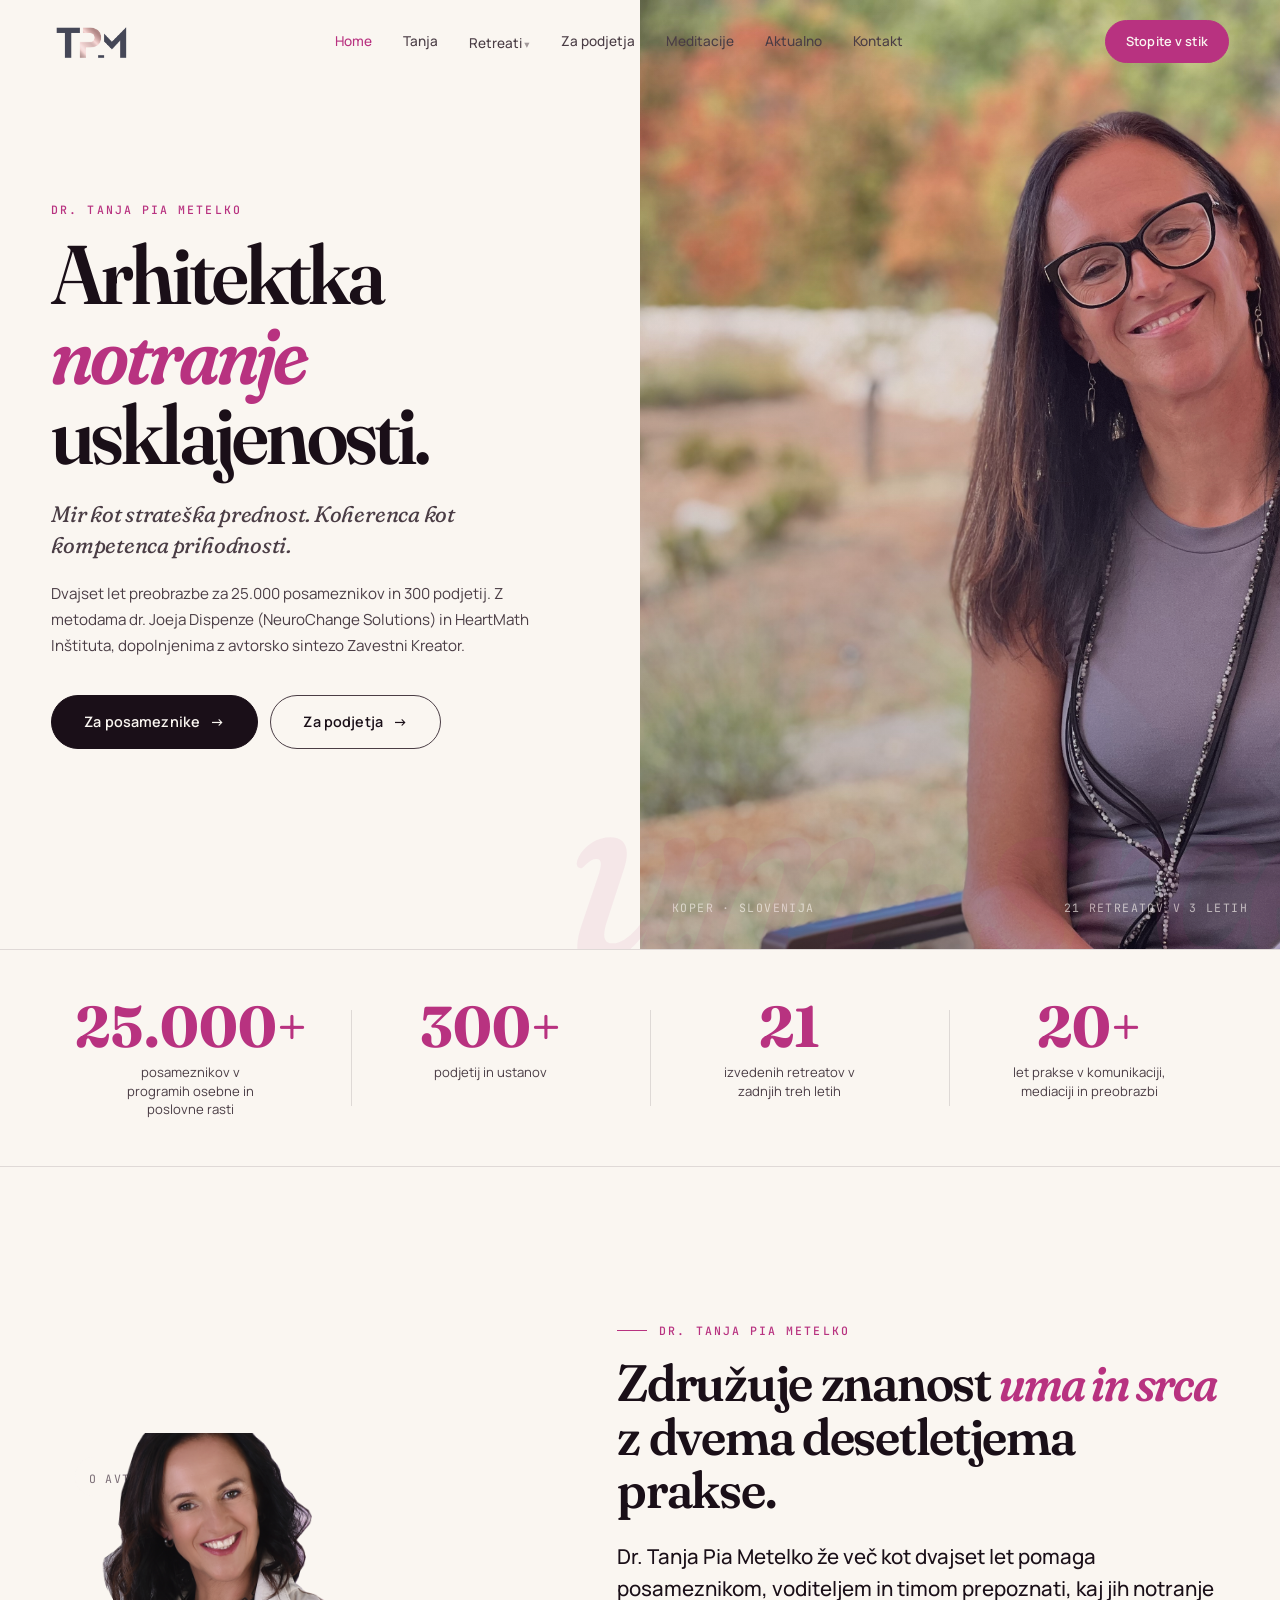
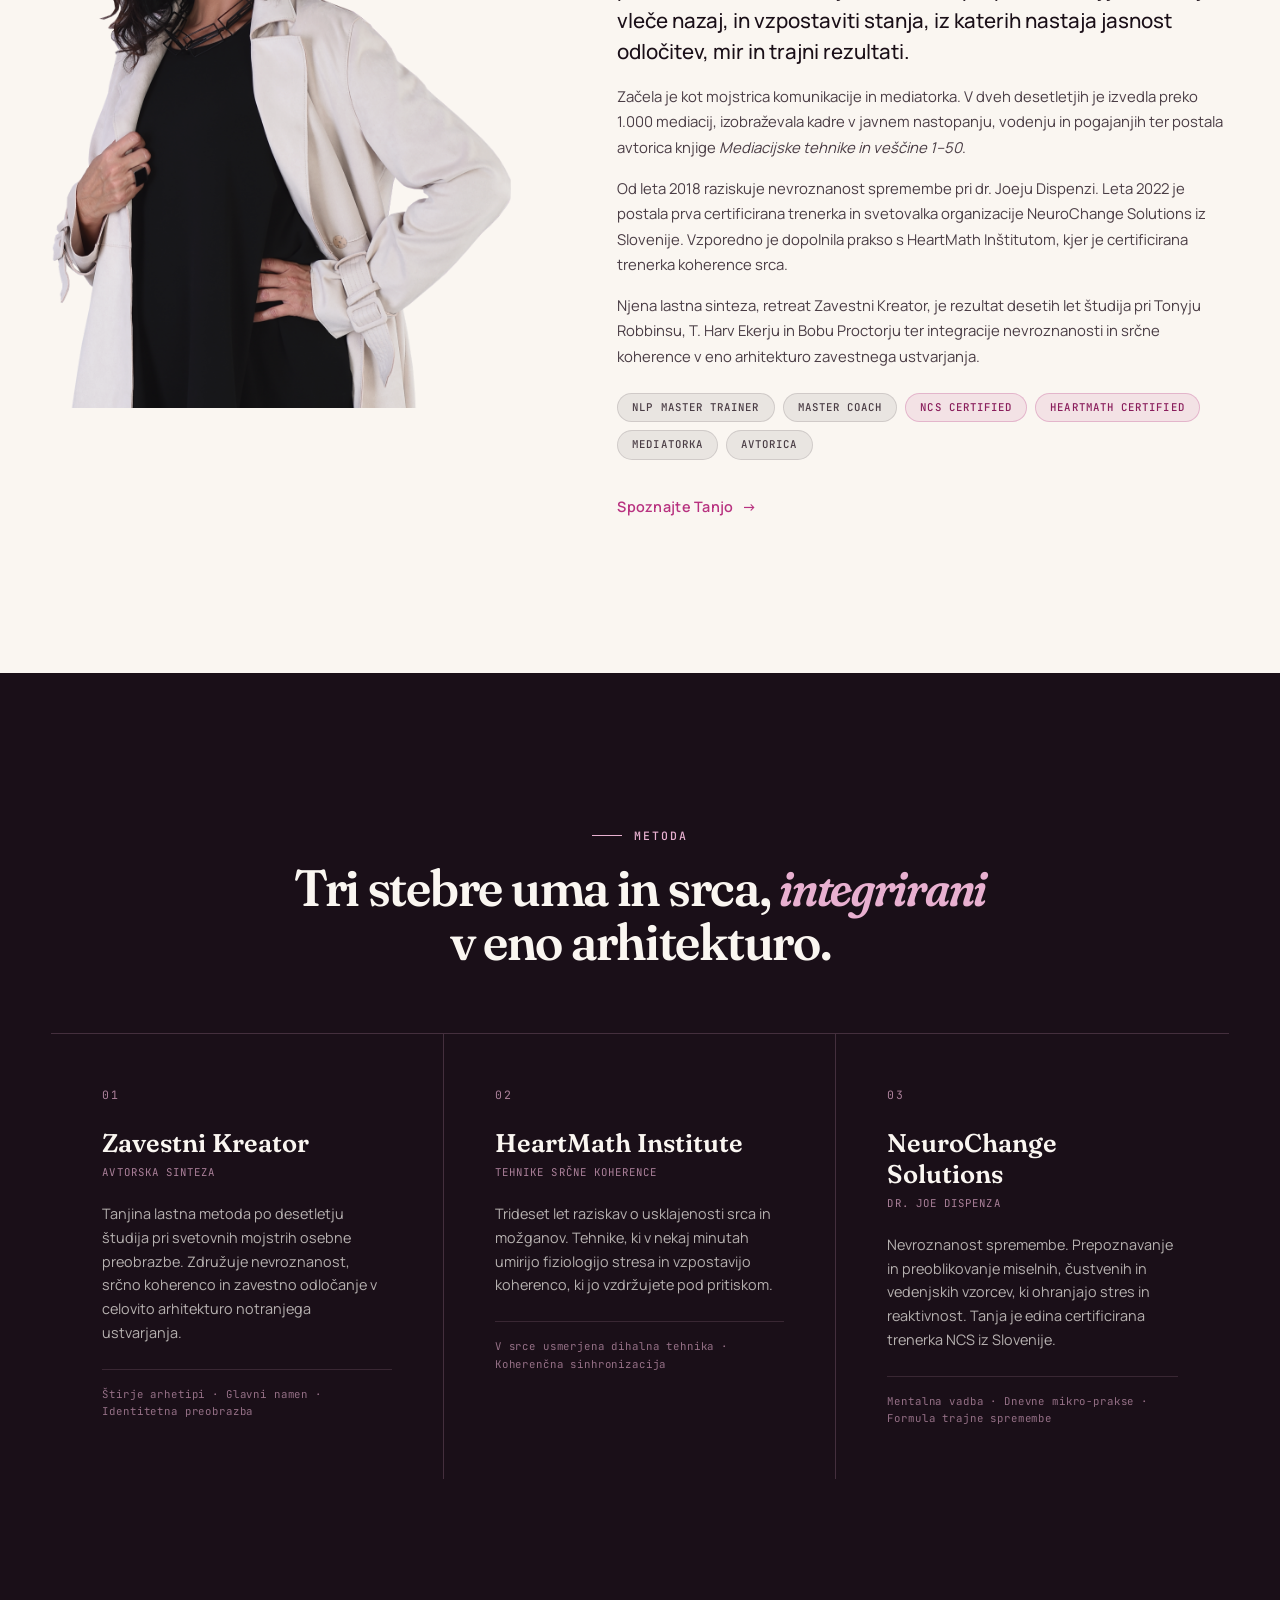
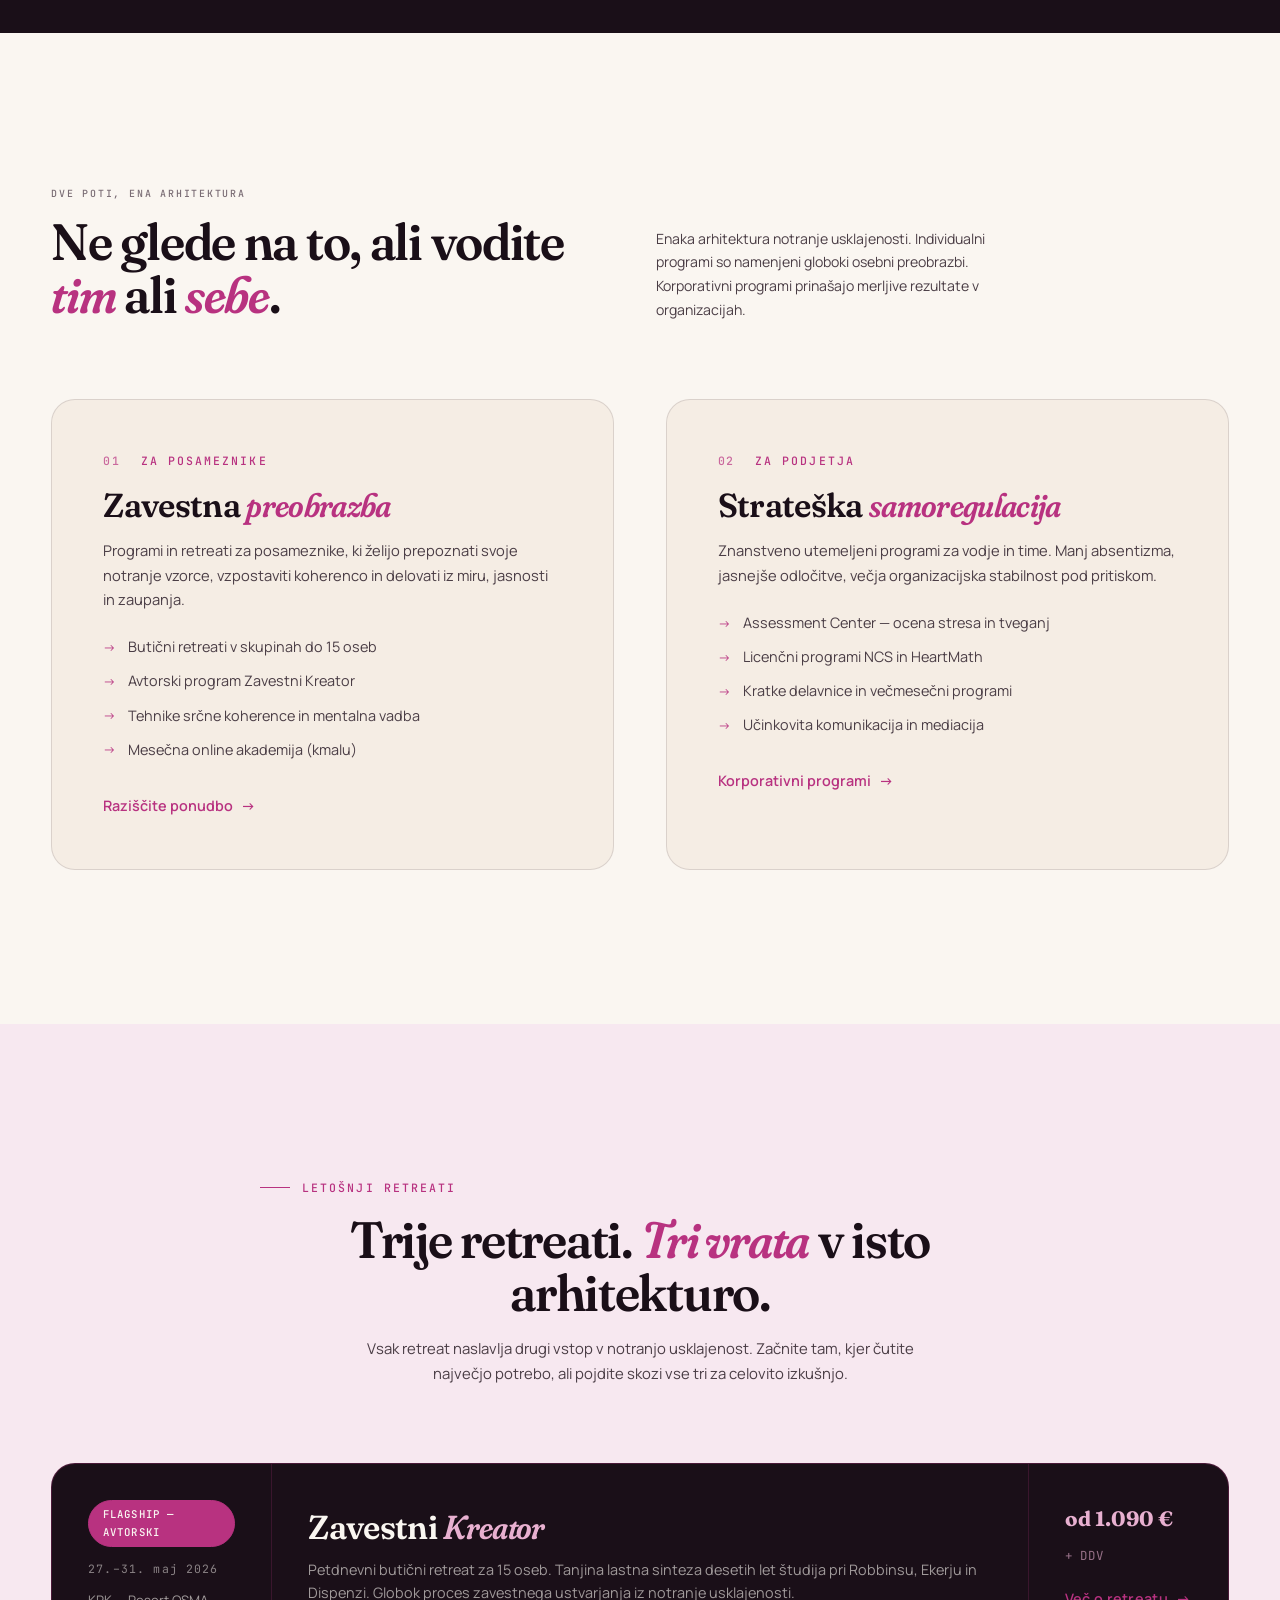
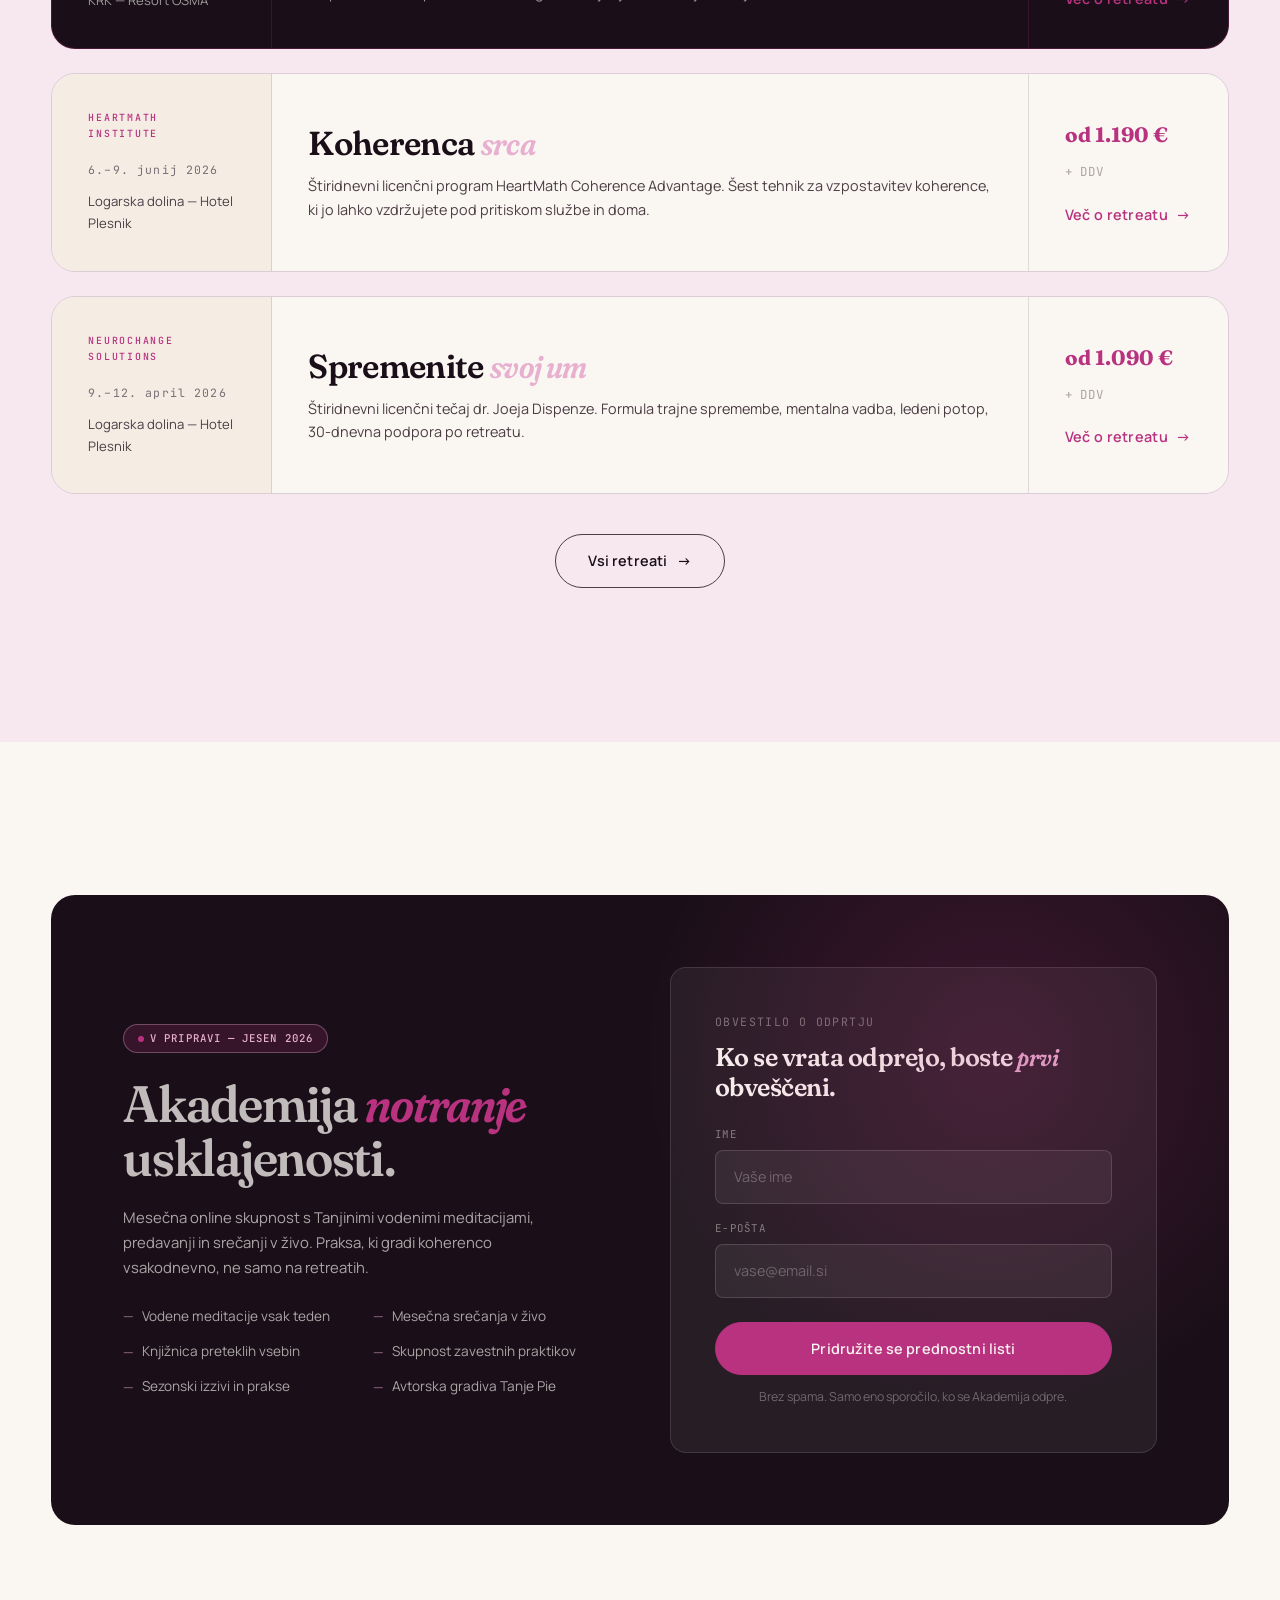
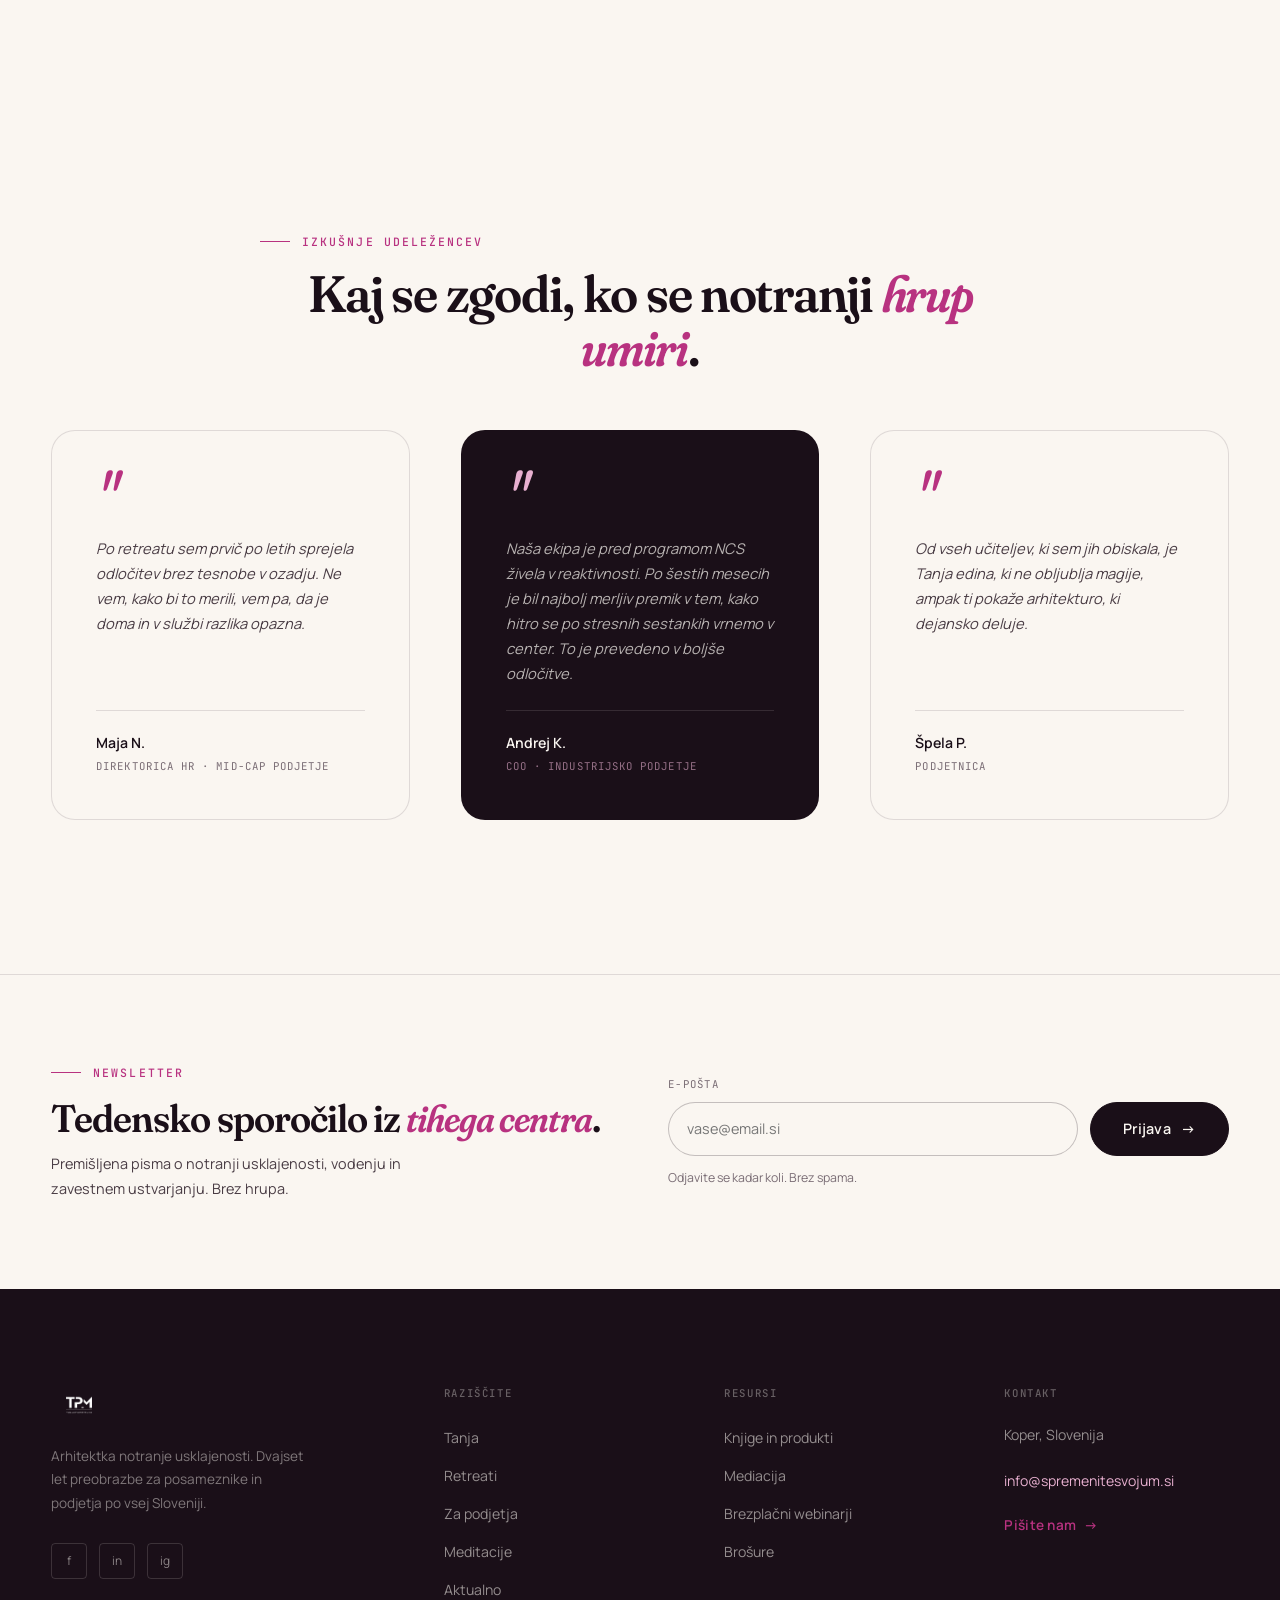
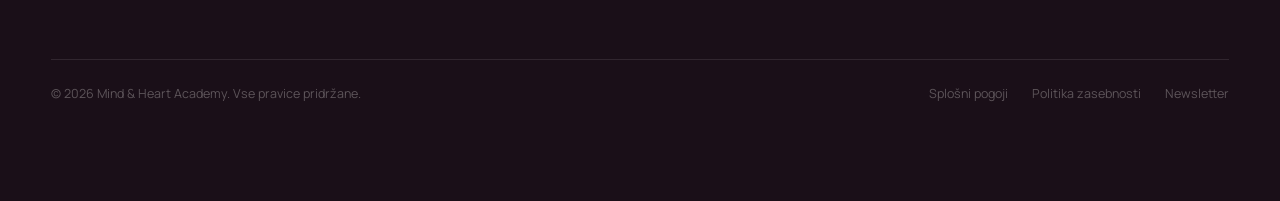
==== commit b2839b28: "Add real photos, logo images, and fix dark-on-dark text visibility - Replace all nav/footer CSS logo" ====
--- a/index.html
+++ b/index.html
@@ -44,11 +44,7 @@
 
       <!-- Logo -->
       <a href="index.html" class="nav-logo" aria-label="Dr. Tanja Pia Metelko — domača stran">
-        <div class="nav-logo__mark" aria-hidden="true"></div>
-        <div class="nav-logo__text">
-          Tanja Pia Metelko
-          <span>Dr. · Coach · Trenerka</span>
-        </div>
+        <img src="public/images/TPMlogorosegold.png" alt="Dr. Tanja Pia Metelko" class="nav-logo__img nav-logo__img--light" height="40">
       </a>
 
       <!-- Desktop nav -->
@@ -145,10 +141,9 @@
 
       <!-- Right: visual -->
       <div class="hero__visual">
-        <!-- [PLACEHOLDER — REPLACE with group meditation / retreat scene — NOT Tanja] -->
         <img
-          src="https://images.unsplash.com/photo-1518609878373-06d740f60d8b?w=1400&q=85&auto=format&fit=crop"
-          alt="Skupina udeležencev med skupinsko meditacijo na retreatu"
+          src="public/images/TPMzunaj.jpeg"
+          alt="Dr. Tanja Pia Metelko v naravnem okolju"
           width="700"
           height="900"
           fetchpriority="high">
@@ -207,7 +202,7 @@
                 <span class="caption">O avtorici</span>
               </div>
               <img
-                src="public/images/beloozadjeTPM.jpeg"
+                src="public/images/TPMstoji.png"
                 alt="Dr. Tanja Pia Metelko, certificirana trenerka NeuroChange Solutions in HeartMath Inštituta"
                 loading="lazy"
                 width="460"
@@ -627,11 +622,7 @@
         <!-- Brand col -->
         <div class="footer-brand">
           <a href="index.html" class="nav-logo" aria-label="Dr. Tanja Pia Metelko — domača stran">
-            <div class="nav-logo__mark" aria-hidden="true"></div>
-            <div class="nav-logo__text" style="color: var(--cream);">
-              Tanja Pia Metelko
-              <span style="color: rgba(250,246,241,0.35);">Dr. · Coach · Trenerka</span>
-            </div>
+            <img src="public/images/TPMlogowhite.png" alt="Dr. Tanja Pia Metelko" class="nav-logo__img" height="44">
           </a>
           <p class="footer-brand__mission">
             Arhitektka notranje usklajenosti. Dvajset let preobrazbe za posameznike in podjetja po vsej Sloveniji.
--- a/css/components.css
+++ b/css/components.css
@@ -38,6 +38,16 @@
   align-items: center;
   gap: 10px;
   flex-shrink: 0;
+}
+
+.nav-logo__img {
+  height: 40px;
+  width: auto;
+  display: block;
+}
+
+.nav-logo__img--light {
+  mix-blend-mode: multiply;
 }
 
 .nav-logo__mark {
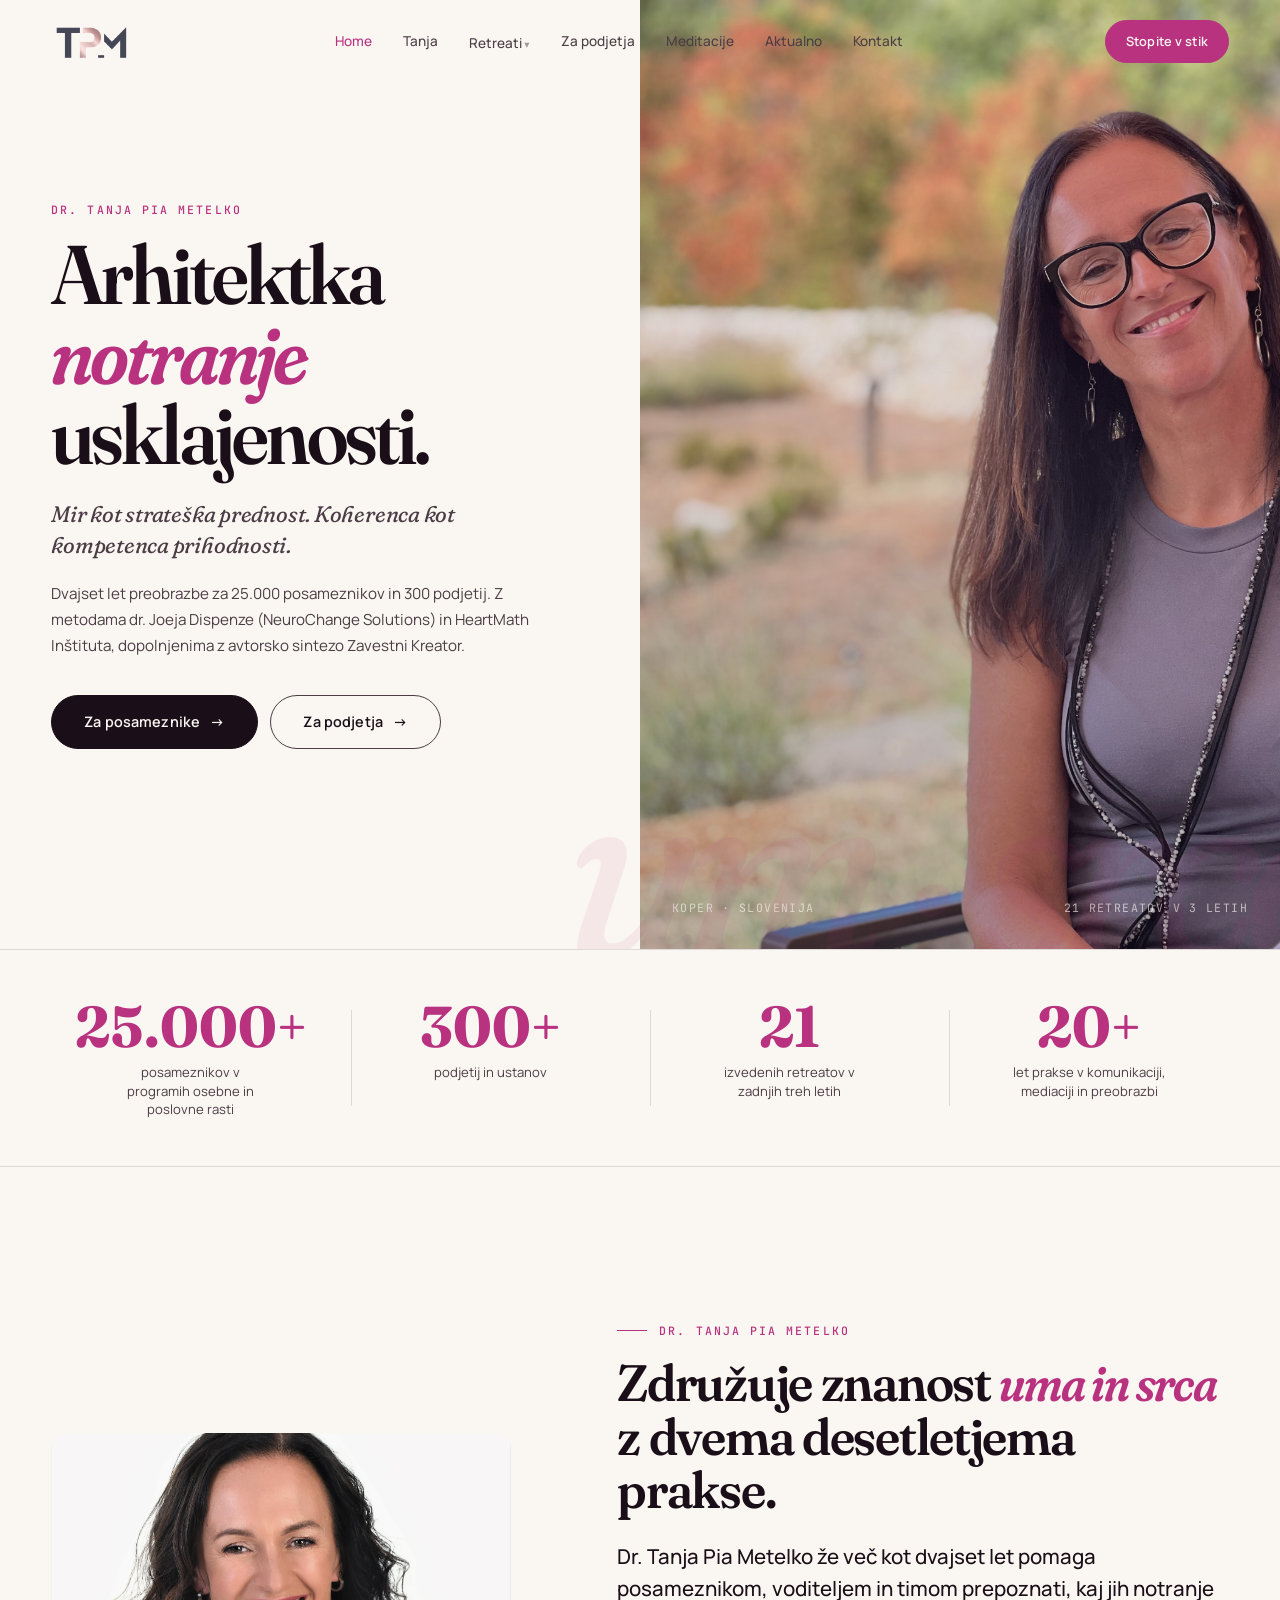
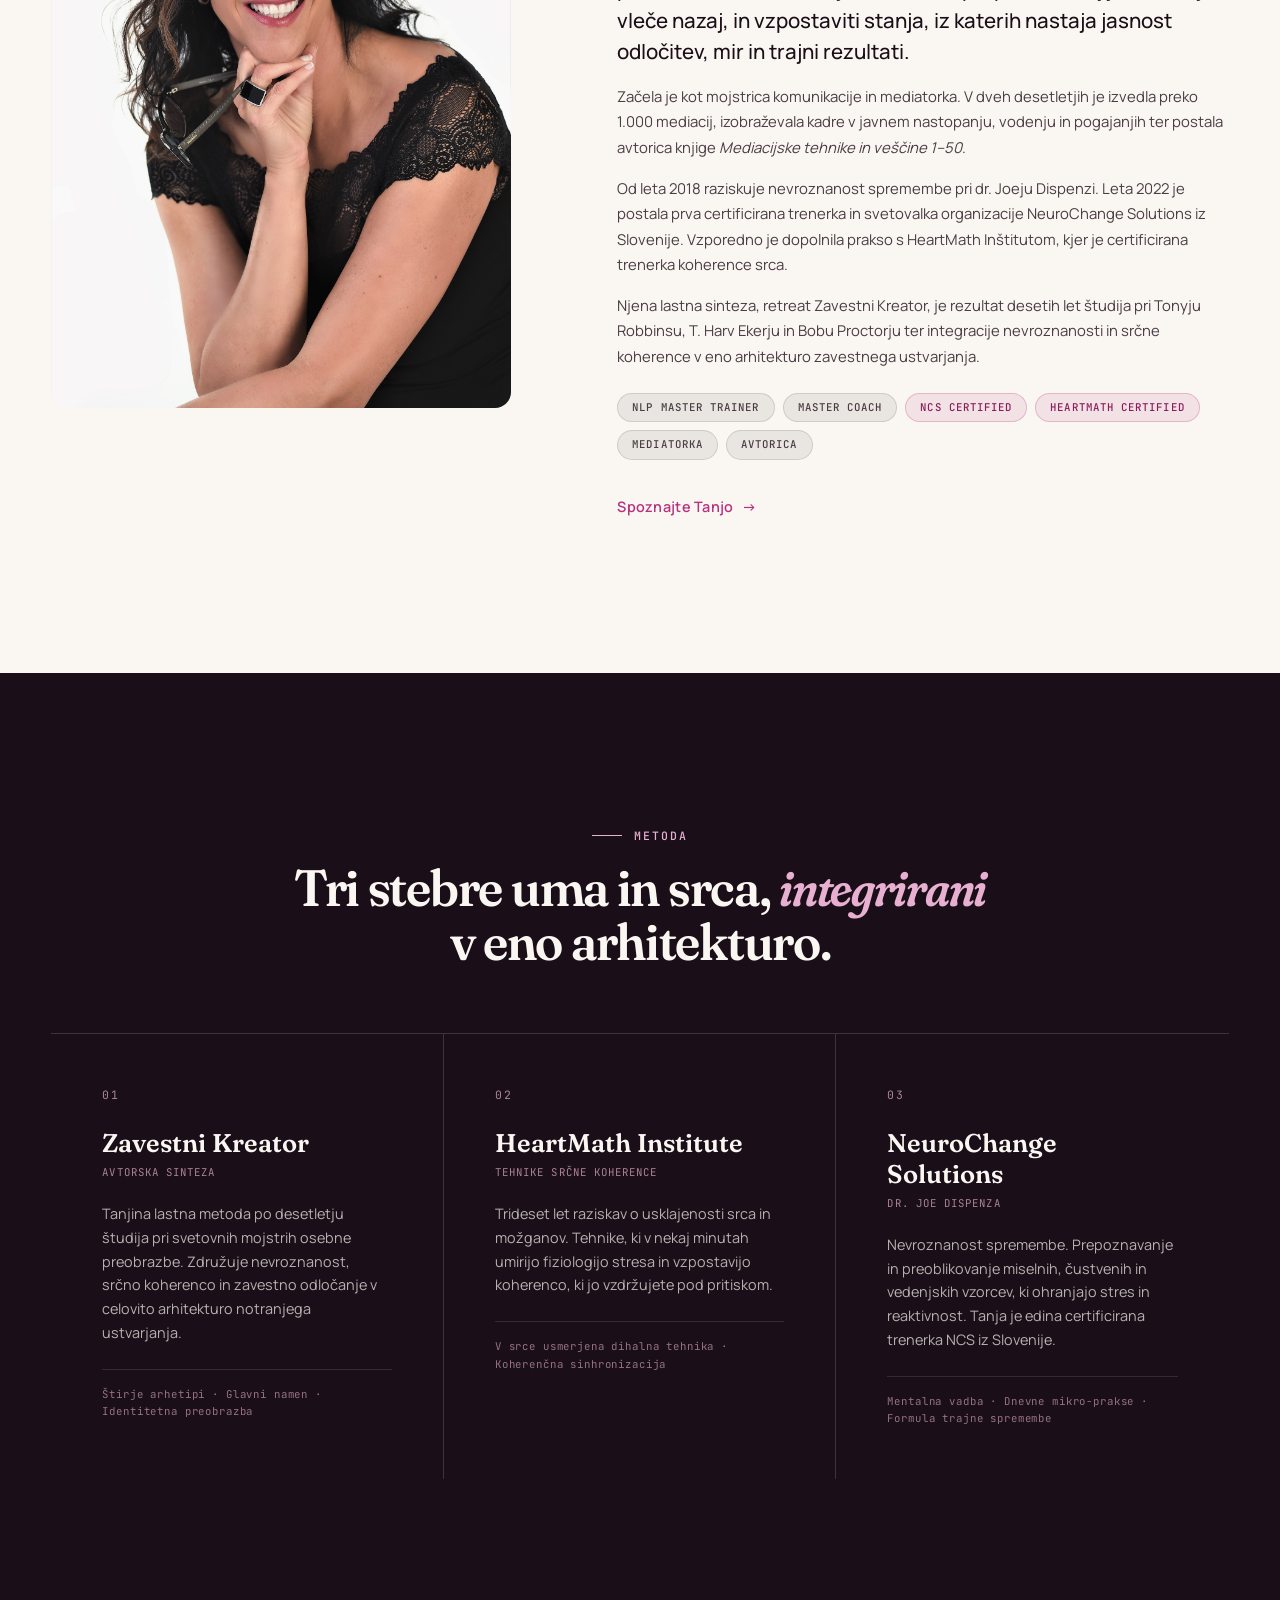
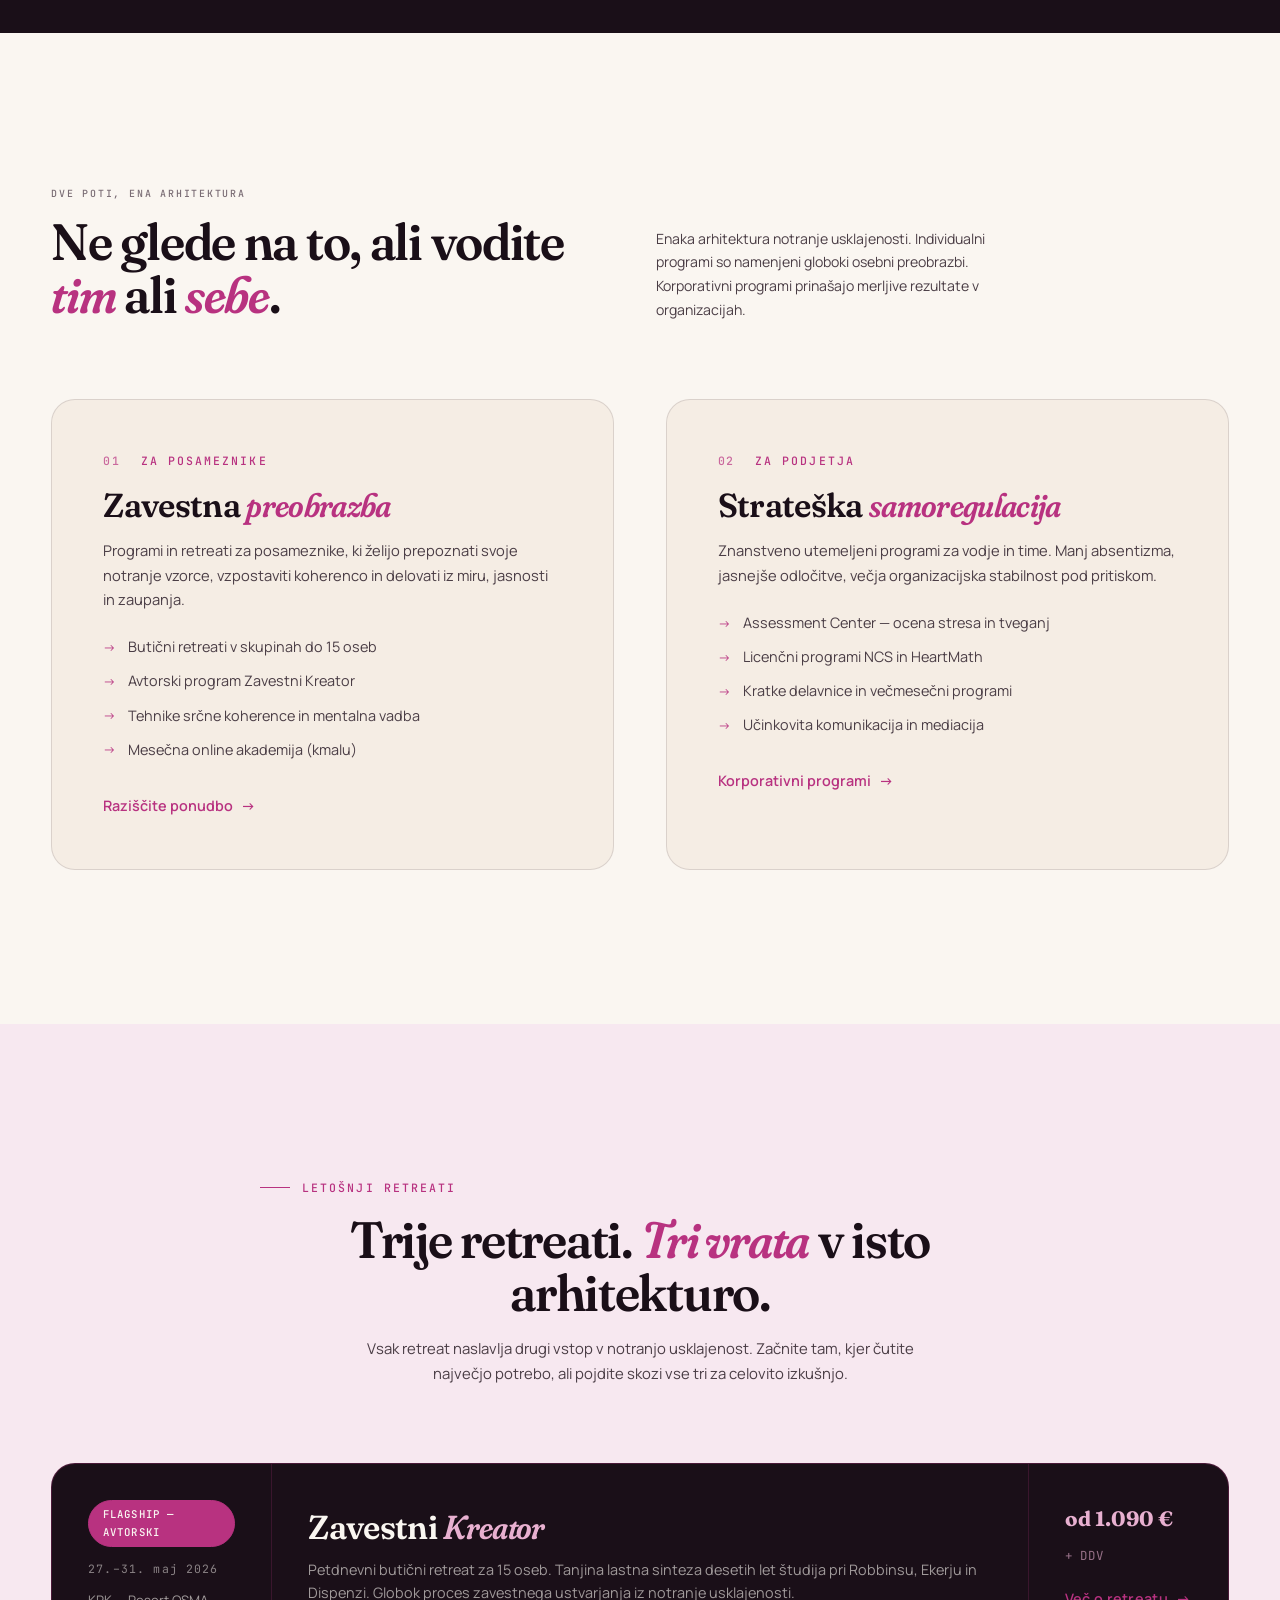
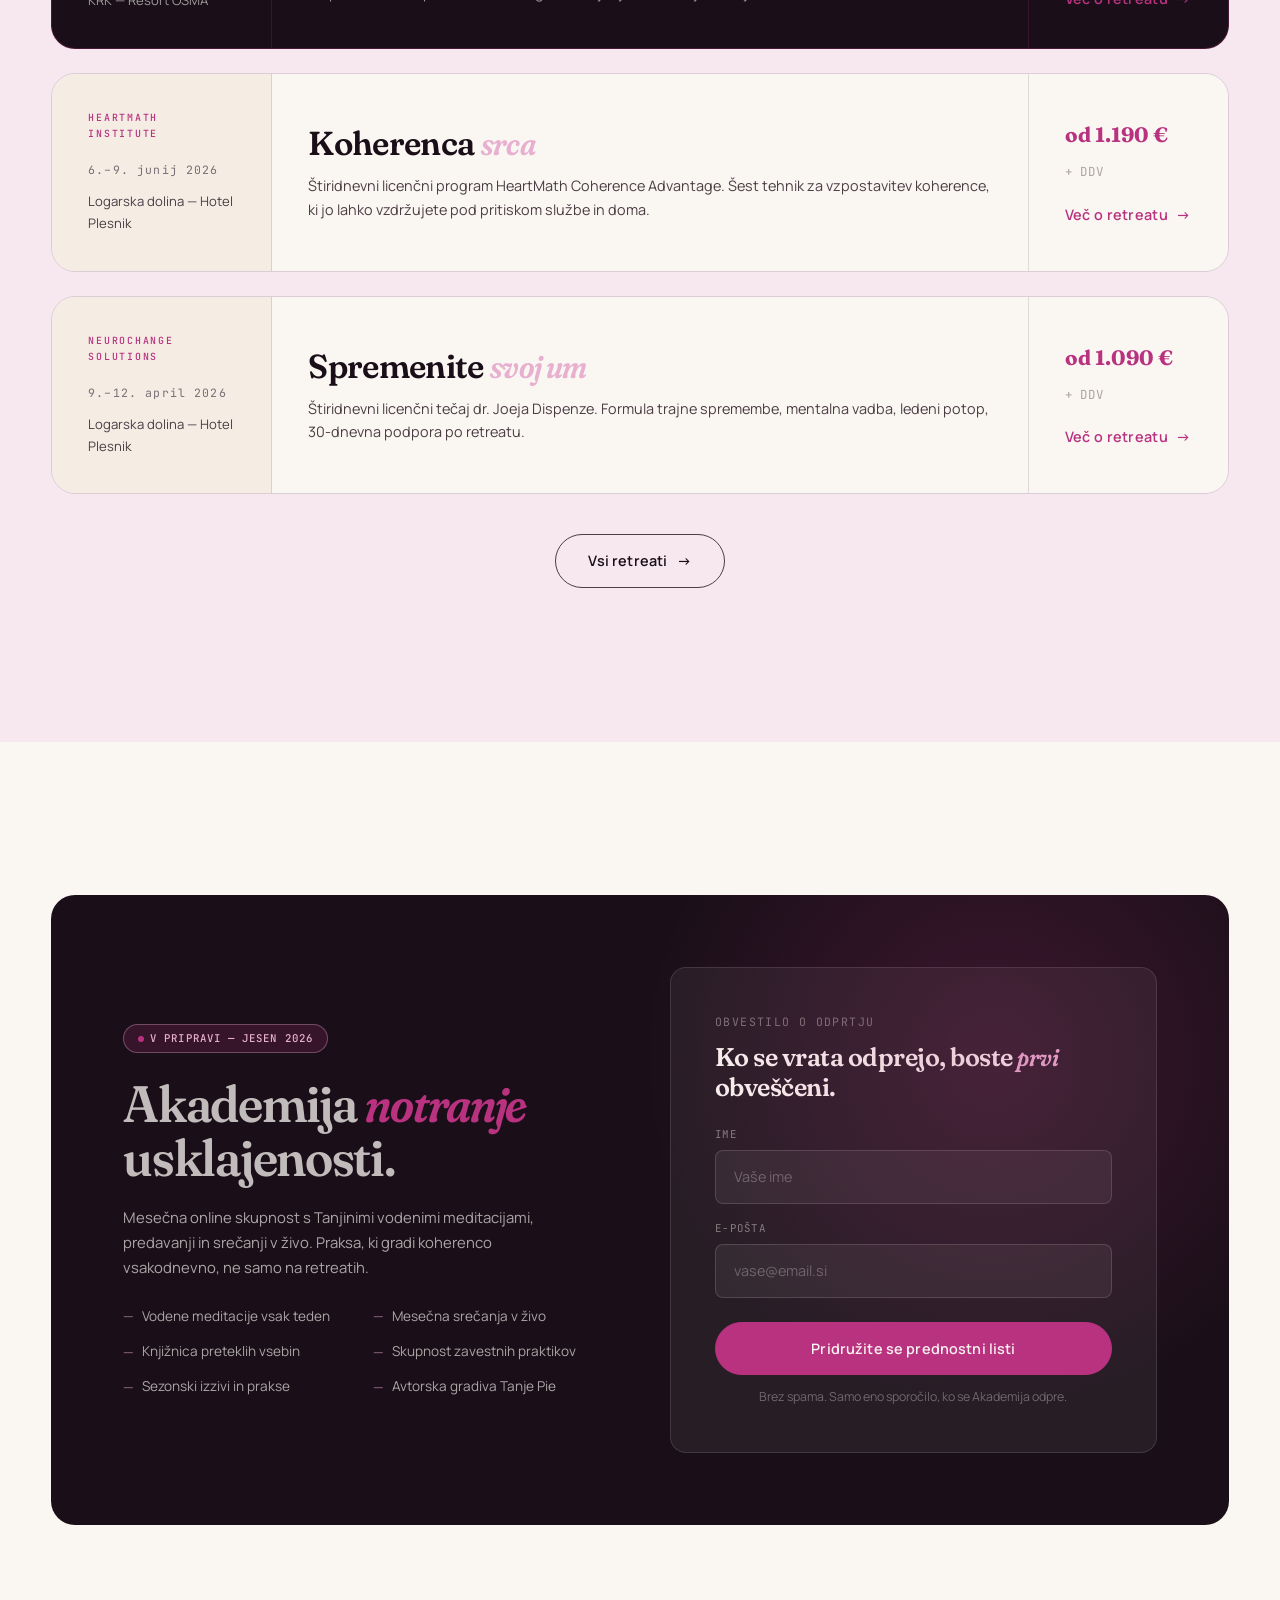
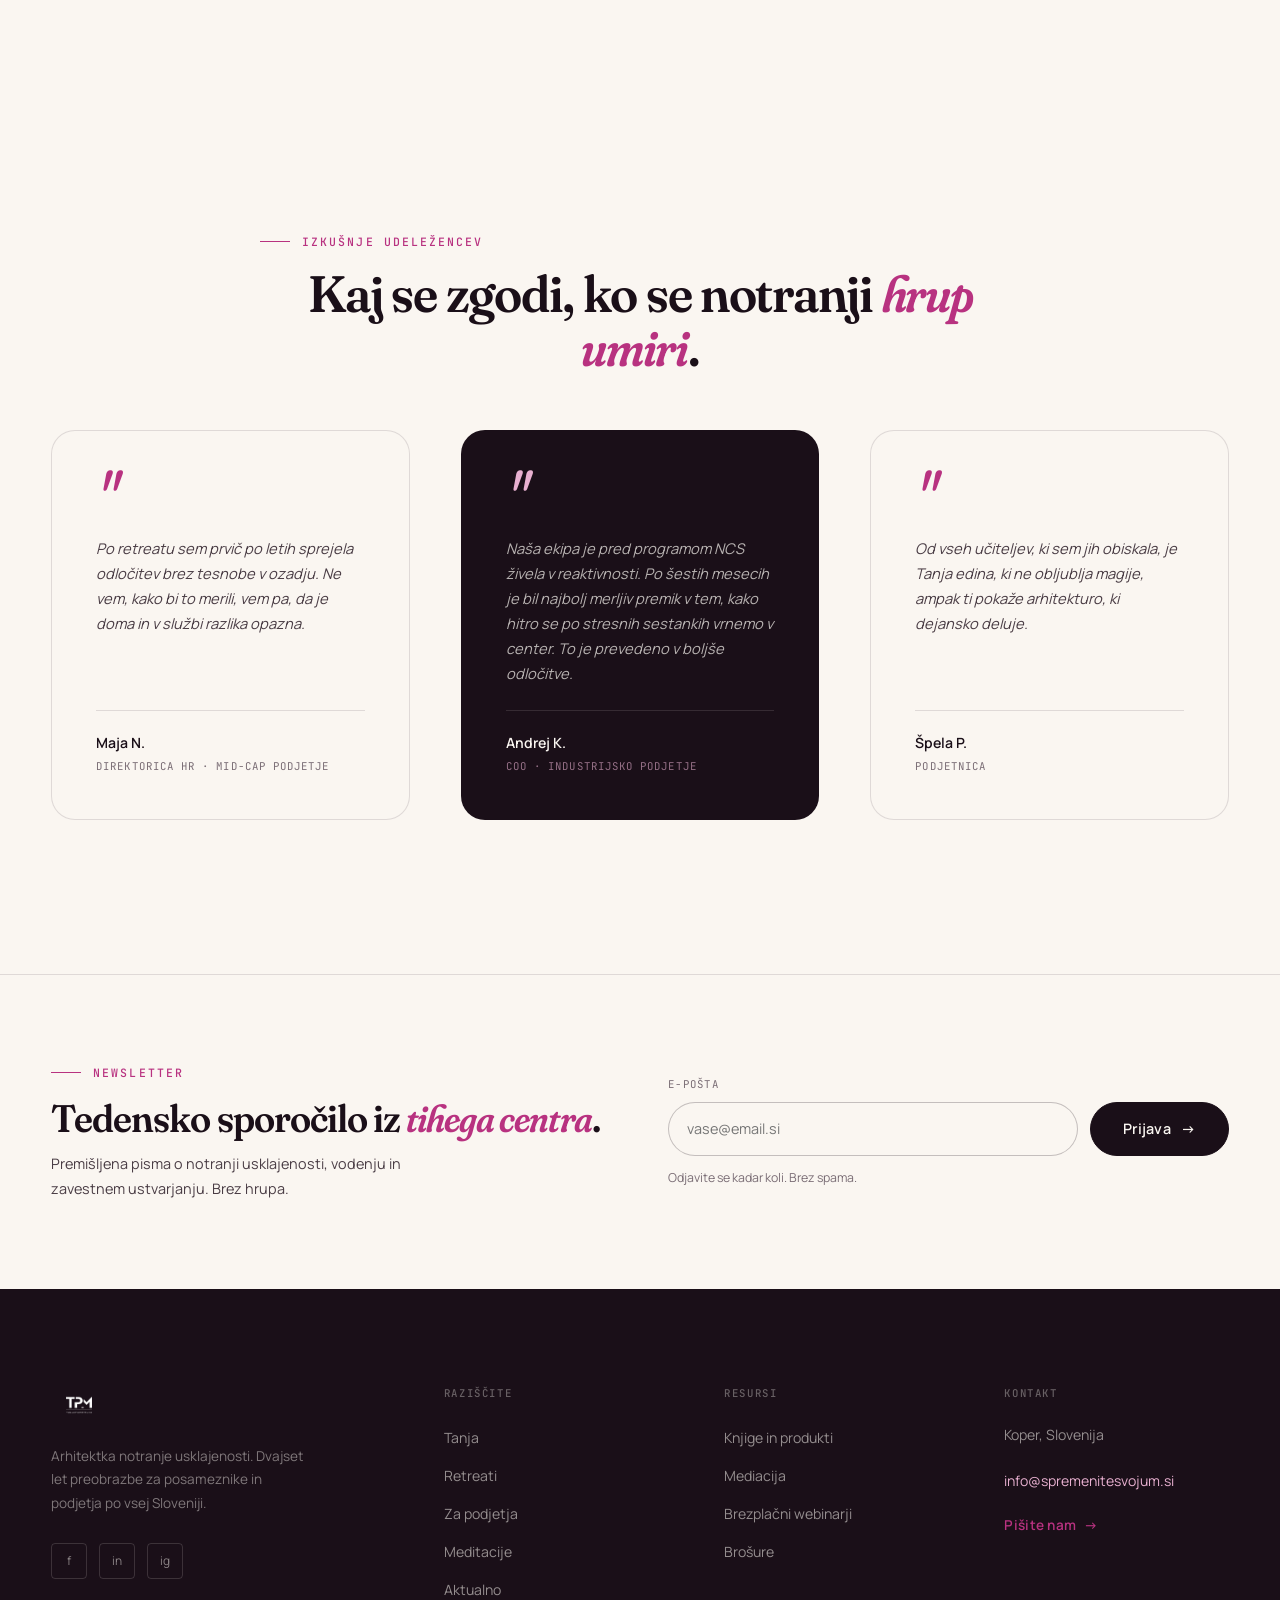
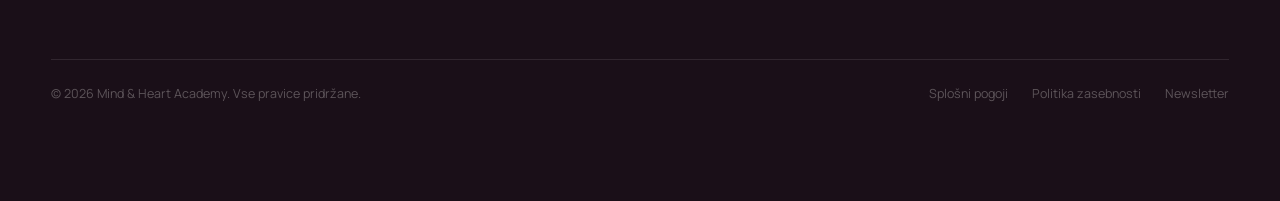
==== commit 679eb03c: "Use studio portrait for homepage intro (better fit for portrait frame) Co-Authored-By: Claude Sonnet" ====
--- a/index.html
+++ b/index.html
@@ -202,7 +202,7 @@
                 <span class="caption">O avtorici</span>
               </div>
               <img
-                src="public/images/TPMstoji.png"
+                src="public/images/beloozadjeTPM.jpeg"
                 alt="Dr. Tanja Pia Metelko, certificirana trenerka NeuroChange Solutions in HeartMath Inštituta"
                 loading="lazy"
                 width="460"
